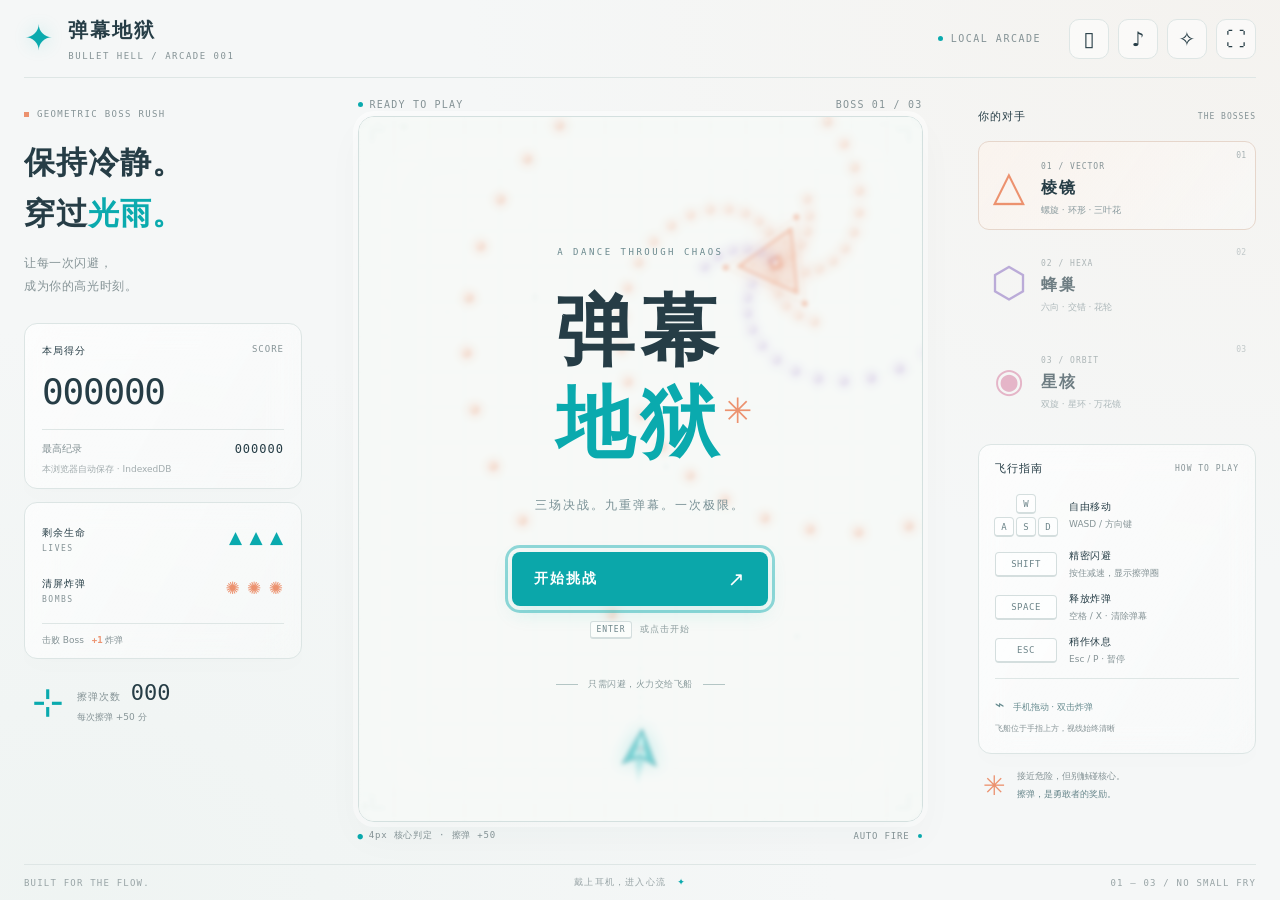
==== 弹幕地狱.html @ 3363b166 "Publish Bullet Hell with responsive portrait play and three boss battles" ====
<!DOCTYPE html>
<html lang="zh-CN">
<head>
  <meta charset="UTF-8">
  <meta name="viewport" content="width=device-width, initial-scale=1, viewport-fit=cover">
  <meta name="theme-color" content="#f5f7f7">
  <meta name="description" content="弹幕地狱：浅色霓虹 Boss Rush 街机游戏。三场决战，九重弹幕。">
  <title>弹幕地狱 · BULLET HELL</title>
  <link rel="icon" href="data:image/svg+xml,%3Csvg xmlns='http://www.w3.org/2000/svg' viewBox='0 0 64 64'%3E%3Cpath fill='%2310b6ba' d='M32 5 56 55 32 43 8 55Z'/%3E%3C/svg%3E">
  <style>@charset "UTF-8";
:root{--bg:#f5f7f7;--ink:#263d46;--muted:#859396;--line:#dee6e5;--cyan:#0aaaae;--orange:#ec926f;--purple:#9b83c9;--mono:"Cascadia Code","Consolas",monospace;--sans:"Microsoft YaHei","PingFang SC",system-ui,sans-serif}
*{box-sizing:border-box}html,body{margin:0;min-height:100%;background:var(--bg);color:var(--ink);font-family:var(--sans)}body{background:radial-gradient(ellipse at 5% 100%,#e9f1ee80,transparent 45%),radial-gradient(ellipse at 100% 0,#f4eee780,transparent 45%),var(--bg)}button,a{-webkit-tap-highlight-color:transparent}button{font:inherit;cursor:pointer;border:0}button:focus-visible,a:focus-visible{outline:3px solid #0aaaae70;outline-offset:4px}button{transition:background .18s,transform .18s,box-shadow .18s}button:hover{transform:translateY(-1px)}button:active{transform:translateY(1px)}a{color:inherit;text-decoration:none}.app{max-width:1240px;padding:0 34px;margin:auto}.header{height:102px;display:flex;align-items:center;justify-content:space-between;border-bottom:1px solid var(--line);margin-bottom:26px}.brand{display:flex;gap:13px;align-items:center;font-size:20px;font-weight:800;letter-spacing:2px}.brand-mark{font-size:35px;color:var(--cyan);line-height:1;filter:drop-shadow(0 0 9px #08b4b73b)}.brand small{display:block;font-family:var(--mono);font-size:9px;letter-spacing:1.5px;margin-top:7px;font-weight:400;color:var(--muted)}.header-actions{display:flex;align-items:center;gap:9px}.local-tag{font:10px var(--mono);letter-spacing:1.5px;color:var(--muted);margin-right:19px;display:flex;align-items:center;gap:8px}.local-tag i,.arena-top i{width:5px;height:5px;border-radius:50%;background:var(--cyan);display:inline-block}.icon-button{background:#ffffff90;width:36px;height:36px;border:1px solid var(--line);border-radius:10px;color:var(--ink);font-size:20px}.icon-button[aria-pressed=false]#sound-button{color:var(--muted);text-decoration:line-through}.icon-button#fx-button[aria-pressed=true]{color:var(--cyan);background:#ddf3f0}.layout{display:grid;grid-template-columns:minmax(190px,1fr) minmax(300px,560px) minmax(200px,1fr);gap:30px;align-items:start}.left-column,.right-column{padding-top:29px}.edition{font:9px var(--mono);letter-spacing:1.35px;color:var(--muted);display:flex;align-items:center;gap:8px}.tiny-square{width:5px;height:5px;background:var(--orange)}.tagline{font-size:31px;line-height:1.65;letter-spacing:1px;margin:18px 0 13px;font-weight:700}.tagline span{color:var(--cyan)}.intro-copy{font-size:12px;color:var(--muted);line-height:1.9;margin:0 0 25px;letter-spacing:.6px}.glass{border:1px solid #dce5e4;background:linear-gradient(120deg,#ffffffb0,#ffffff50);border-radius:13px;box-shadow:0 8px 24px #26444c03;backdrop-filter:blur(15px)}.score-card{padding:20px 17px 12px}.label{font-size:10px;letter-spacing:1px}.label span{font:9px var(--mono);color:var(--muted);float:right}.score-number{font:36px var(--mono);letter-spacing:-1.2px;margin:13px 0 17px}.score-bottom{display:flex;justify-content:space-between;align-items:center;border-top:1px solid var(--line);padding-top:12px;color:var(--muted);font-size:10px}.score-bottom strong{font:12px var(--mono);letter-spacing:1px;color:var(--ink)}.storage-note{font-size:9px;color:#a1abad;margin-top:7px}.resources{margin-top:13px;padding:18px 17px 11px}.resource-row{display:flex;align-items:center;justify-content:space-between;margin-bottom:19px}.resource-row small{display:block;font:8px var(--mono);letter-spacing:1.5px;color:var(--muted);margin-top:4px}.resource-icons{font-size:17px;white-space:nowrap;letter-spacing:2px}.cyan{color:var(--cyan)}.orange{color:var(--orange)}.resource-icons .spent{opacity:.16}.resource-foot{border-top:1px solid var(--line);padding-top:10px;font-size:9px;color:var(--muted)}.resource-foot b{color:var(--orange);font-family:var(--mono);margin-left:5px}.graze-card{display:flex;gap:13px;margin:21px 8px 0;align-items:center}.graze-symbol{font-size:38px;color:var(--cyan);font-weight:200}.graze-card .label{color:var(--muted)}.graze-card strong{font:22px var(--mono);margin-left:10px}.graze-card small{display:block;color:var(--muted);font-size:9px;margin-top:6px}.game-column{min-width:0;justify-self:center;width:100%;max-width:calc((100dvh - 202px)*.8)}.arena-top,.arena-bottom{display:flex;align-items:center;justify-content:space-between;font:9px var(--mono);letter-spacing:1.2px;color:var(--muted);height:26px}.arena-top>span:first-child{display:flex;gap:7px;align-items:center}.arena{position:relative;width:100%;aspect-ratio:4/5;border:1px solid #d4e0df;border-radius:16px;overflow:hidden;background:#f8faf8;box-shadow:0 16px 38px #27474f08,0 0 0 5px #fff8;isolation:isolate;touch-action:none}.arena canvas{display:block;width:100%;height:100%;touch-action:none}.scanlines{position:absolute;inset:0;pointer-events:none;z-index:5;opacity:.24;background:repeating-linear-gradient(0deg,#435a6412 0,#435a6412 1px,transparent 1px,transparent 4px);mix-blend-mode:multiply}.scanlines:after{content:"";position:absolute;inset:0;box-shadow:inset 0 0 75px #68899112}.arena-bottom{height:31px;font-size:8px;letter-spacing:.8px}.arena-bottom span{display:flex;align-items:center;gap:5px}.arena-bottom i{width:4px;height:4px;border-radius:50%;background:var(--cyan);margin-left:4px}.overlay{position:absolute;inset:0;z-index:6;display:flex;align-items:center;justify-content:center;background:#f8faf86b;backdrop-filter:blur(2px)}.overlay.hidden,.hidden{display:none!important}.screen{text-align:center;padding:26px;width:100%;max-width:390px}.menu-kicker{font:9px var(--mono);letter-spacing:2.5px;color:#6b898e;margin-bottom:28px}.menu-title{text-align:left;font-size:78px;font-weight:900;letter-spacing:6px;line-height:1.18;width:max-content;margin:0 auto;position:relative}.menu-title>span{display:block;color:var(--cyan);position:relative}.title-star{font-size:35px;color:var(--orange);position:absolute;right:-34px;top:14px;font-weight:400;animation:star-turn 16s linear infinite}.menu-subtitle{font-size:11px;letter-spacing:2px;color:#6f8588;margin:25px 0 36px}.primary-button{display:flex;align-items:center;justify-content:space-between;width:100%;max-width:256px;margin:0 auto;padding:17px 22px;background:#0ba7aa;color:white;font-weight:700;letter-spacing:2px;border-radius:8px;font-size:14px;box-shadow:0 7px 20px #0ba7aa20}.primary-button:hover{background:#099599;box-shadow:0 9px 24px #0ba7aa33}.primary-button span{font-size:20px;font-weight:400;line-height:1}.start-hint{font-size:9px;color:#8b9b9d;margin-top:15px;letter-spacing:1px}.start-hint kbd{font-size:8px;margin-right:5px;min-width:0;height:18px;padding:2px 5px;border-radius:3px}.menu-rule{display:flex;justify-content:center;align-items:center;gap:10px;font-size:9px;color:#899a9c;margin-top:39px;letter-spacing:.5px}.menu-rule span{width:22px;height:1px;background:#b4c6c5}.screen h2{font-size:36px;letter-spacing:1px;margin:0 0 18px}.screen p{font-size:11px;color:#799095;line-height:1.9}.screen:not(.start-screen) .primary-button{margin-top:24px}.text-button{font-size:11px;background:transparent;color:#809497;padding:14px;letter-spacing:1px}.end-score{font:46px var(--mono);color:var(--cyan);margin:20px 0}.record-tag{font:9px var(--mono);letter-spacing:1px;color:var(--orange);margin-top:20px}.end-stats{display:flex;justify-content:center;gap:23px;font-size:9px;color:#8a9b9e}.end-stats b{display:block;font:12px var(--mono);color:var(--ink);margin-top:6px}.boss-hud{position:absolute;z-index:3;left:24px;right:24px;top:20px;pointer-events:none}.boss-hud-row{display:flex;justify-content:space-between;font:11px var(--mono);letter-spacing:1px}.boss-hud-row #boss-name{font-family:var(--sans);font-size:12px;font-weight:600}.health-track{height:5px;background:#dce5e5;border-radius:3px;margin-top:9px;position:relative;overflow:hidden}.health-track>div{height:100%;width:100%;background:var(--orange);transition:width .08s linear}.health-track i{position:absolute;top:0;height:100%;width:2px;background:#f8faf8;left:33%}.health-track i:nth-of-type(2){left:66%}.pattern-name{font-size:9px;letter-spacing:1px;color:#8c9b9e;margin-top:7px}.arena-pause{position:absolute;right:16px;bottom:17px;z-index:4;background:#ffffffa0;border:1px solid #dae6e4;border-radius:8px;color:#6c9295;width:30px;height:30px;font-size:14px}.battle-banner{position:absolute;inset:37% 0 auto;text-align:center;pointer-events:none;z-index:4;background:#f8faf8b0;padding:24px 10px;animation:banner-in .3s ease-out}.battle-banner small{display:block;font:10px var(--mono);letter-spacing:3px;color:var(--muted)}.battle-banner strong{display:block;font-size:32px;letter-spacing:6px;margin:10px 0}.battle-banner span{font-size:11px;color:var(--cyan);letter-spacing:2px}.section-label{font-size:11px;letter-spacing:1px;display:flex;justify-content:space-between;align-items:center}.section-label>span{font:8px var(--mono);letter-spacing:1px;color:var(--muted)}.boss-list{margin-top:17px;display:flex;flex-direction:column;gap:12px}.boss-card{display:flex;align-items:center;gap:12px;position:relative;padding:16px 10px;border:1px solid transparent;border-radius:11px;opacity:.65;transition:opacity .3s,border-color .3s}.boss-card.active{opacity:1;border-color:#e6d6cb;background:linear-gradient(125deg,#fcf3ecb0,#ffffff50)}.boss-card.defeated{opacity:.5}.shape-icon{font-size:42px;width:40px;line-height:1;text-align:center;font-family:var(--sans);flex-shrink:0}.triangle{color:var(--orange)}.hexagon{color:var(--purple)}.circle{color:#dc92af;font-size:34px}.boss-card small{font:8px var(--mono);letter-spacing:1px;color:var(--muted)}.boss-card h3{font-size:16px;margin:5px 0;font-weight:600;letter-spacing:2px}.boss-card p{font-size:9px;color:#87989c;white-space:nowrap;margin:0}.boss-card-status{position:absolute;right:9px;top:9px;font:8px var(--mono);color:#a6b1b3}.controls{margin-top:27px;padding:18px 16px}.controls .section-label{margin-bottom:21px}.control-item{display:flex;align-items:center;gap:12px;margin:16px 0}.control-item b{display:block;font-size:10px;font-weight:500;letter-spacing:.5px}.control-item small{display:block;font-size:9px;color:var(--muted);margin-top:4px;white-space:nowrap}kbd{display:inline-flex;align-items:center;justify-content:center;font:9px var(--mono);min-width:20px;height:20px;border:1px solid #d4dede;border-bottom-width:2px;border-radius:4px;color:#6d858a;background:#fff8}.key-group{width:62px;display:flex;flex-direction:column;align-items:center;gap:3px;flex-shrink:0}.key-group span{display:flex;gap:2px}.wide-key{width:62px;flex-shrink:0;height:25px;letter-spacing:.5px}.touch-guide{font-size:9px;border-top:1px solid var(--line);padding-top:14px;color:#688c90;line-height:1.9}.touch-guide>span{font-size:16px;margin-right:5px}.touch-guide small{font-size:8px;color:var(--muted)}.tip{display:flex;gap:11px;align-items:center;margin:17px 5px}.tip>span{color:var(--orange);font-size:27px}.tip p{color:var(--muted);font-size:9px;line-height:1.9;margin:0}.tip b{font-weight:400;color:#67868b}footer{display:flex;align-items:center;justify-content:space-between;height:63px;border-top:1px solid var(--line);margin-top:24px;font:8px var(--mono);letter-spacing:1.2px;color:#98a4a6}footer>span:nth-child(2){font-family:var(--sans);font-size:9px}.footer-star{color:var(--cyan);margin-left:7px}.touch-bomb{position:absolute;bottom:14px;left:15px;z-index:4;background:#fff9;border:1px solid #ead2c1;color:var(--orange);width:41px;height:41px;border-radius:50%;font-size:25px}.mobile-hud{position:absolute;left:17px;right:55px;bottom:22px;font:10px var(--mono);letter-spacing:1px;display:none;justify-content:space-between;pointer-events:none;z-index:3}.mobile-hud span:nth-child(2){color:var(--cyan)}.mobile-hud span:nth-child(3){color:var(--orange)}
@keyframes star-turn{to{transform:rotate(360deg)}}@keyframes banner-in{from{opacity:0;transform:translateY(8px)}to{opacity:1;transform:translateY(0)}}
.game-column{max-width:calc((100dvh - 276px)*.8)}.boss-card{padding-top:12px;padding-bottom:12px}.boss-list{gap:8px}.controls{margin-top:20px;padding-top:16px;padding-bottom:16px}.controls .section-label{margin-bottom:18px}.control-item{margin:12px 0}.touch-guide{padding-top:11px}.tip{margin-top:14px}
@media(min-width:951px) and (max-height:800px){.header{height:76px;margin-bottom:17px}.game-column{max-width:calc((100dvh - 213px)*.8)}.left-column,.right-column{padding-top:15px}.tagline{font-size:27px;margin:11px 0}.intro-copy{margin-bottom:15px}.score-card{padding-top:14px}.resources{padding-top:12px}.controls{margin-top:18px;padding:14px}.control-item{margin:11px 0}.boss-card{padding-top:12px;padding-bottom:12px}.boss-list{gap:5px}.tip{margin-top:10px}footer{height:45px;margin-top:14px}.score-number{font-size:31px;margin-bottom:12px}.graze-card{margin-top:14px}}
@media(max-width:1100px){.app{padding:0 24px}.layout{gap:20px;grid-template-columns:190px minmax(260px,1fr) 200px}.tagline{font-size:28px}.score-number{font-size:31px}.controls{padding:17px 12px}.control-item{gap:9px}.boss-card{gap:8px;padding-left:7px}.shape-icon{width:32px;font-size:34px}}
@media(max-width:950px){.app{padding:0 18px}.layout{grid-template-columns:180px minmax(260px,1fr);max-width:760px;margin:auto;gap:28px}.right-column{display:none}.game-column{max-width:calc((100dvh - 190px)*.8)}.header{height:84px;margin-bottom:18px}footer{margin-top:17px;height:48px}footer>span:last-child{display:none}}
@media(max-width:640px){.app{padding:0 12px;padding-top:env(safe-area-inset-top)}.header{height:65px;margin-bottom:8px}.brand{font-size:16px;gap:8px;letter-spacing:1px}.brand-mark{font-size:27px}.brand small{font-size:7px;letter-spacing:1px;margin-top:4px}.header-actions{gap:5px}.local-tag{display:none}.icon-button{width:30px;height:30px;font-size:17px;border-radius:7px}.layout{display:flex;justify-content:center}.left-column{display:none}.game-column{max-width:min(100%,calc((100dvh - 147px - env(safe-area-inset-top) - env(safe-area-inset-bottom))*.8))}.arena-top{font-size:8px;height:21px;letter-spacing:1px}.arena{border-radius:12px}.arena-bottom{font-size:7px;height:25px;letter-spacing:0}.mobile-hud:not(.hidden){display:flex;left:64px;right:57px;bottom:26px;font-size:10px}.touch-bomb:not(.hidden){display:block}.menu-title{font-size:clamp(52px,15vw,76px)}.menu-kicker{font-size:8px;letter-spacing:1.6px;margin-bottom:23px}.menu-subtitle{font-size:9px;letter-spacing:1px;margin:22px 0 29px}.screen{padding:20px}.primary-button{font-size:12px;padding:15px 18px;max-width:220px}.menu-rule{margin-top:28px;font-size:8px;gap:6px}.screen h2{font-size:29px}.screen p{font-size:10px}.end-score{font-size:37px}.end-stats{gap:17px}.boss-hud{top:15px;left:16px;right:16px}.boss-hud-row{font-size:9px}.boss-hud-row #boss-name{font-size:10px}footer{height:32px;margin-top:6px;font-size:7px;letter-spacing:.5px}footer>span:nth-child(2){font-size:8px}footer>span:last-child{display:none}.start-hint{font-size:8px}.arena-pause{bottom:17px;width:30px;height:30px}}
@media(pointer:fine){.touch-bomb{display:none!important}}@media(prefers-reduced-motion:reduce){*{animation:none!important;transition:none!important}}
</style>
  <style>/* One viewport, one flight area. The playfield adapts without stretching its geometry. */
:root { --app-height: 100dvh; --content-height: 640px; }
html, body { height: 100%; min-height: 0; overflow: hidden; overscroll-behavior: none; }
body { -webkit-text-size-adjust: 100%; user-select: none; -webkit-user-select: none; }
.app {
  height: var(--app-height); min-height: 0; max-width: 1400px;
  display: grid; grid-template-rows: 78px minmax(0, 1fr) 36px; gap: 14px;
  padding: env(safe-area-inset-top, 0px) max(24px, env(safe-area-inset-right, 0px)) env(safe-area-inset-bottom, 0px) max(24px, env(safe-area-inset-left, 0px));
}
.header { height: auto; min-height: 0; margin: 0; }
.layout { width: 100%; min-width: 0; min-height: 0; margin: 0; max-width: none; gap: 28px; align-items: start; grid-template-columns: minmax(190px, 1fr) minmax(0, 620px) minmax(200px, 1fr); }
.left-column, .right-column { min-width: 0; max-height: 100%; padding-top: 17px; overflow: auto; scrollbar-width: thin; scrollbar-color: #a4c4c440 transparent; }
.game-column { position: relative; min-width: 0; width: min(100%, calc((var(--content-height) - 52px) * .8)); max-width: none; }
.arena-top { height: 24px; font-size: 10px; }
.arena { aspect-ratio: 4 / 5; width: 100%; container-type: size; }
.arena canvas { outline: none; }
.arena-bottom { height: 28px; font-size: 9px; }
footer { height: auto; min-height: 0; margin: 0; font-size: 9px; }
.icon-button { width: 40px; height: 40px; flex: 0 0 auto; }
.icon-button#layout-button[aria-pressed="true"] { color: var(--cyan); background: #ddf3f0; }
.touch-hint, .touch-pad { display: none; }
.screen { padding: 24px; max-width: 410px; }
.screen p { font-size: 12px; }
.primary-button { min-height: 48px; }
.text-button { min-height: 44px; }
.overlay { overflow: auto; scrollbar-width: none; }
.overlay::-webkit-scrollbar { display: none; }
.boss-hud { top: 16px; left: 20px; right: 20px; }
.boss-hud-row { font-size: 11px; }
.boss-hud-row #boss-name { font-size: 13px; }
.pattern-name { font-size: 10px; }
.resource-icons { letter-spacing: 1px; }
.resource-icons .reserve-count { font: 10px var(--mono); letter-spacing: 0; margin-left: 2px; }
.mobile-hud { display: none; position: static; }
.touch-controls { position: absolute; right: 14px; bottom: 42px; z-index: 7; }
.touch-bomb { display: none; }
.arena-pause { position: static; width: 36px; height: 36px; min-width: 36px; padding: 0; }
.arena-pause span { display: block; }
.arena-pause small { display: none; }
.touch-pad { touch-action: none; -webkit-touch-callout: none; }
.touch-pad.active { background: #def4f080; border-color: #9acdcc; }
.touch-bomb:disabled { opacity: .35; cursor: default; transform: none; }

@media (max-height: 850px) {
  .app { grid-template-rows: 64px minmax(0, 1fr) 30px; gap: 10px; }
  .left-column, .right-column { padding-top: 10px; }
  .tagline { font-size: 28px; margin: 12px 0; }
  .intro-copy { margin-bottom: 16px; }
  .score-card { padding: 16px 16px 12px; }
  .score-number { font-size: 32px; margin: 12px 0; }
  .resources { padding: 14px 16px 10px; }
  .resource-row { margin-bottom: 14px; }
  .graze-card { margin-top: 15px; }
  .boss-list { margin-top: 12px; gap: 4px; }
  .boss-card { padding: 10px 8px; }
  .controls { margin-top: 14px; padding: 14px; }
  .controls .section-label { margin-bottom: 14px; }
  .control-item { margin: 10px 0; gap: 10px; }
  .tip { margin-top: 11px; }
}
@media (max-height: 710px) {
  .app { grid-template-rows: 54px minmax(0, 1fr) 24px; gap: 8px; }
  .intro-copy, .tip, .touch-guide { display: none; }
  .tagline { font-size: 24px; line-height: 1.5; margin: 8px 0 13px; }
  .edition { font-size: 8px; letter-spacing: .7px; }
  .score-number { font-size: 28px; }
  .controls { margin-top: 10px; padding: 12px; }
  .control-item { margin: 9px 0; }
  .boss-card { padding-top: 7px; padding-bottom: 7px; }
  .boss-list { gap: 2px; }
}
.medium-layout .layout { grid-template-columns: 210px minmax(0, 1fr); gap: 24px; }
.medium-layout .right-column { display: none; }
.medium-layout footer > span:last-child { display: none; }

/* Compact is chosen for phones, narrow portrait windows, and the optional focus view. */
.compact-layout .app {
  max-width: 780px; padding-left: max(10px, env(safe-area-inset-left, 0px)); padding-right: max(10px, env(safe-area-inset-right, 0px));
  grid-template-rows: 60px minmax(0, 1fr) 24px; gap: 6px;
}
.compact-layout .layout { display: block; height: 100%; }
.compact-layout .left-column, .compact-layout .right-column { display: none; }
.compact-layout .game-column {
  width: 100%; max-width: none; height: 100%; min-height: 0;
  display: grid; grid-template-rows: 20px 47px minmax(0, 1fr) 64px;
}
.compact-layout .arena { aspect-ratio: auto; height: 100%; min-height: 0; border-radius: 14px; box-shadow: 0 0 0 3px #fff7; }
.compact-layout .arena-top { grid-row: 1; }
.compact-layout .mobile-hud { grid-row: 2; }
.compact-layout .arena { grid-row: 3; }
.compact-layout .touch-controls { grid-row: 4; }
.compact-layout .arena-top { height: 20px; font-size: 9px; letter-spacing: .7px; }
.compact-layout .arena-top #arena-status { white-space: nowrap; overflow: hidden; text-overflow: ellipsis; max-width: 48vw; }
.compact-layout .arena-bottom { display: none; }
.compact-layout .brand { font-size: 17px; gap: 8px; letter-spacing: 1px; }
.compact-layout .brand small { font-size: 7px; letter-spacing: .8px; margin-top: 3px; }
.compact-layout .brand-mark { font-size: 28px; }
.compact-layout .header-actions { gap: 5px; }
.compact-layout .local-tag { display: none; }
.compact-layout .icon-button { width: 38px; height: 42px; font-size: 20px; border-radius: 9px; }
.compact-layout .mobile-hud {
  position: static; display: grid; grid-template-columns: 1.15fr 1.15fr 1fr .7fr; gap: 8px; width: 100%;
  padding: 5px 8px 7px; pointer-events: none; z-index: auto; letter-spacing: .5px;
}
.mobile-hud > div { min-width: 0; }
.mobile-hud small { display: block; font: 9px var(--sans); letter-spacing: .4px; color: #7f9396; margin-bottom: 4px; }
.mobile-hud strong { display: block; font: 14px var(--mono); font-weight: 500; color: var(--ink); white-space: nowrap; }
.mobile-hud > div:nth-child(3) strong { color: var(--cyan); letter-spacing: 2px; }
.mobile-hud > div:nth-child(4) strong { color: var(--orange); }
.compact-layout .touch-controls {
  position: static; display: grid; grid-template-columns: 58px minmax(0, 1fr) 58px; align-items: center; gap: 8px;
  height: 64px; min-height: 0; z-index: auto; padding: 7px 0 3px;
}
.compact-layout .touch-bomb, .compact-layout .arena-pause {
  display: flex !important; flex-direction: column; align-items: center; justify-content: center;
  position: static; width: 58px; height: 52px; min-height: 44px; border-radius: 12px;
  border: 1px solid #d5e4e1; background: #ffffffa0; margin: 0; padding: 0;
}
.compact-layout .touch-bomb.hidden, .compact-layout .arena-pause.hidden { visibility: hidden; }
.compact-layout .touch-bomb { border-color: #ecd6c6; color: var(--orange); }
.compact-layout .touch-bomb span { font-size: 23px; line-height: 1; }
.compact-layout .arena-pause span { font-size: 18px; line-height: 1; }
.compact-layout .touch-bomb small, .compact-layout .arena-pause small { display: block; font-size: 10px; margin-top: 3px; letter-spacing: 1px; }
.compact-layout .touch-pad {
  display: flex; align-items: center; justify-content: center; flex-direction: column; gap: 4px;
  min-width: 0; height: 52px; border: 1px dashed #b8d3d0; border-radius: 12px; background: #ffffff40; color: #679296;
}
.touch-pad strong { font-size: 11px; font-weight: 500; letter-spacing: 1px; }
.touch-pad small { font-size: 9px; color: #8ca4a5; white-space: nowrap; }
.pad-dots { display: none; }
.compact-layout .boss-hud { top: 12px; left: 15px; right: 15px; }
.compact-layout .boss-hud-row { font-size: 10px; letter-spacing: .6px; }
.compact-layout .boss-hud-row #boss-name { font-size: 12px; }
.compact-layout .health-track { height: 6px; margin-top: 8px; }
.compact-layout .pattern-name { font-size: 10px; margin-top: 6px; }
.compact-layout .screen { padding: 22px; max-width: 400px; }
.compact-layout .menu-title { font-size: clamp(58px, 17vw, 84px); }
.compact-layout .menu-kicker { font-size: 9px; margin-bottom: 25px; letter-spacing: 1.7px; }
.compact-layout .menu-subtitle { font-size: 11px; letter-spacing: 1px; margin: 24px 0 30px; }
.compact-layout .primary-button { max-width: 280px; min-height: 50px; font-size: 14px; padding: 14px 19px; }
.compact-layout .start-hint { font-size: 10px; margin-top: 16px; line-height: 1.7; letter-spacing: .5px; }
.compact-layout .menu-rule { font-size: 10px; margin-top: 28px; gap: 8px; }
.compact-layout .screen h2 { font-size: 32px; }
.compact-layout .screen p { font-size: 12px; }
.compact-layout .end-score { font-size: 42px; }
.compact-layout .end-stats { font-size: 10px; gap: 25px; }
.compact-layout footer { font-size: 8px; letter-spacing: .6px; }
.compact-layout footer > span:nth-child(2) { font-size: 9px; }
.compact-layout footer > span:last-child { display: none; }
.touch-device .keyboard-hint { display: none; }
.touch-device .touch-hint { display: inline; }
.compact-layout:not(.touch-device) .touch-pad { cursor: grab; }
.compact-layout:not(.touch-device) .touch-pad.active { cursor: grabbing; }
.focus-layout:not(.landscape-layout) .app { max-width: min(780px, calc((var(--app-height) - 227px) * .8 + 20px)); }
.touch-device.compact-layout:not(.focus-layout) #layout-button { display: none; }
.touch-device.compact-layout .icon-button { width: 44px; height: 44px; }
.touch-device.compact-layout.focus-layout .brand small { display: none; }

@media (max-width: 380px) {
  .compact-layout .app { padding-left: max(8px, env(safe-area-inset-left, 0px)); padding-right: max(8px, env(safe-area-inset-right, 0px)); }
  .compact-layout .brand { font-size: 15px; gap: 5px; }
  .compact-layout .brand small { font-size: 6px; letter-spacing: .2px; }
  .compact-layout .brand-mark { font-size: 24px; }
  .compact-layout .icon-button { width: 32px; height: 42px; font-size: 18px; }
  .compact-layout .header-actions { gap: 3px; }
  .compact-layout .mobile-hud { gap: 5px; }
  .mobile-hud strong { font-size: 12px; }
  .touch-pad strong { font-size: 10px; }
  .touch-pad small { font-size: 8px; }
}
.compact-layout.landscape-layout .app { max-width: 1100px; grid-template-rows: 48px minmax(0, 1fr); gap: 3px; }
.compact-layout.landscape-layout footer { display: none; }
.compact-layout.landscape-layout .game-column { grid-template-rows: 0px 30px minmax(0, 1fr) 52px; }
.compact-layout.landscape-layout .arena-top { display: none; }
.compact-layout.landscape-layout .mobile-hud { grid-template-columns: repeat(4, 1fr); padding: 2px 8px; align-items: center; }
.compact-layout.landscape-layout .mobile-hud > div { display: flex; align-items: baseline; gap: 8px; }
.compact-layout.landscape-layout .mobile-hud small { margin: 0; }
.compact-layout.landscape-layout .touch-controls { height: 52px; padding: 4px 0; }
.compact-layout.landscape-layout .touch-bomb, .compact-layout.landscape-layout .arena-pause, .compact-layout.landscape-layout .touch-pad { height: 44px; }
.compact-layout.landscape-layout .icon-button { height: 44px; }
.compact-layout.landscape-layout .brand small { display: none; }
.compact-layout.landscape-layout .touch-bomb, .compact-layout.landscape-layout .arena-pause { flex-direction: row; gap: 5px; }
.compact-layout.landscape-layout .touch-bomb small, .compact-layout.landscape-layout .arena-pause small { margin: 0; }
.compact-layout.landscape-layout .touch-pad { flex-direction: row; gap: 12px; }

@container (max-height: 490px) {
  .screen .menu-title { font-size: 58px; }
  .screen .menu-kicker { margin-bottom: 15px; }
  .screen .menu-subtitle { margin: 18px 0 22px; }
  .screen .menu-rule { margin-top: 19px; }
  .screen .end-score { margin: 13px 0; }
  .screen .record-tag { margin-top: 8px; }
  .screen h2 { font-size: 29px; margin-bottom: 12px; }
}
@container (max-height: 350px) {
  .screen { padding: 12px 20px; }
  .screen .menu-title { font-size: 42px; letter-spacing: 3px; }
  .screen .menu-title > span { display: inline; }
  .screen .title-star { font-size: 23px; right: -28px; top: 6px; }
  .screen .menu-kicker, .screen .menu-rule, .screen .start-hint { display: none; }
  .screen .menu-subtitle { margin: 12px 0 17px; font-size: 10px; }
  .screen .primary-button { min-height: 44px; padding-top: 10px; padding-bottom: 10px; }
  .screen:not(.start-screen) .primary-button { margin-top: 13px; }
  .screen h2 { font-size: 25px; margin-bottom: 7px; }
  .screen p { font-size: 10px; margin: 7px 0; }
  .screen .end-score { font-size: 30px; margin: 8px 0; }
  .screen .end-stats { gap: 20px; font-size: 9px; }
  .screen .record-tag { font-size: 8px; margin-top: 5px; }
  .screen .text-button { padding: 10px; }
  .screen:not(.start-screen) { display: grid; grid-template-columns: 1fr 1fr; column-gap: 16px; row-gap: 6px; max-width: 620px; align-items: center; }
  .screen:not(.start-screen) h2, .screen:not(.start-screen) p, .screen .record-tag { grid-column: 1 / -1; }
  .screen .end-score { grid-column: 1; }
  .screen .end-stats { grid-column: 2; gap: 14px; }
  .screen .end-stats b { font-size: 11px; }
  .screen:not(.start-screen) .primary-button { grid-column: 1; margin-top: 0; }
  .screen:not(.start-screen) .text-button { grid-column: 2; }
}
@container (max-height: 240px) {
  .screen:not(.start-screen) { padding: 10px 18px; row-gap: 4px; }
  .screen:not(.start-screen) p { display: none; }
  .screen h2 { font-size: 24px; margin: 0; }
  .screen .end-score { margin: 4px 0; }
  .screen .record-tag { margin: 0; }
}
@media (hover: none) { button:hover { transform: none; } }
</style>
</head>
<body>
  <div class="app">
    <header class="header">
      <a class="brand" href="./" aria-label="弹幕地狱首页"><span class="brand-mark">✦</span><span>弹幕地狱<small>BULLET HELL / ARCADE 001</small></span></a>
      <div class="header-actions"><span class="local-tag"><i></i> LOCAL ARCADE</span><button id="layout-button" class="icon-button" title="专注竖屏布局" aria-label="专注竖屏布局" aria-pressed="false">▯</button><button id="sound-button" class="icon-button" title="切换音效 · M" aria-label="关闭音效" aria-pressed="true">♪</button><button id="fx-button" class="icon-button" title="减少闪光与震动" aria-label="减少闪光与震动" aria-pressed="false">✧</button><button id="fullscreen-button" class="icon-button" title="全屏" aria-label="全屏">⛶</button></div>
    </header>
    <main class="layout">
      <aside class="left-column">
        <div class="edition"><span class="tiny-square"></span> GEOMETRIC BOSS RUSH</div>
        <h1 class="tagline">保持冷静。<br>穿过<span>光雨。</span></h1>
        <p class="intro-copy">让每一次闪避，<br>成为你的高光时刻。</p>
        <section class="score-card glass"><div class="label">本局得分 <span>SCORE</span></div><div id="score" class="score-number">000000</div><div class="score-bottom"><span>最高纪录</span><strong id="best-score">000000</strong></div><div class="storage-note" id="storage-status">本浏览器自动保存</div></section>
        <section class="resources glass"><div class="resource-row"><div><span class="label">剩余生命</span><small>LIVES</small></div><div id="lives" class="resource-icons cyan">▲ ▲ ▲</div></div><div class="resource-row"><div><span class="label">清屏炸弹</span><small>BOMBS</small></div><div id="bombs" class="resource-icons orange">✺ ✺ ✺</div></div><div class="resource-foot">击败 Boss <b>+1</b> 炸弹</div></section>
        <div class="graze-card"><span class="graze-symbol">⊹</span><div><span class="label">擦弹次数</span><strong id="graze-count">000</strong><small>每次擦弹 +50 分</small></div></div>
      </aside>
      <section class="game-column" aria-label="游戏区域">
        <div class="arena-top"><span><i></i><span id="arena-status">READY TO PLAY</span></span><span id="run-counter">BOSS 01 / 03</span></div>
        <div id="mobile-hud" class="mobile-hud"><div><small>本局得分</small><strong id="mobile-score">000000</strong></div><div><small>最高纪录</small><strong id="mobile-best">000000</strong></div><div><small>生命</small><strong id="mobile-lives">▲▲▲</strong></div><div><small>炸弹</small><strong id="mobile-bombs">✺ 3</strong></div></div>
        <div class="arena" id="arena">
          <canvas id="game" width="640" height="800" tabindex="-1" aria-label="弹幕地狱游戏画面"></canvas>
          <div class="scanlines" aria-hidden="true"></div>
          <div id="boss-hud" class="boss-hud hidden"><div class="boss-hud-row"><span id="boss-name">01 / 棱镜</span><span id="phase-name">PHASE 01</span></div><div class="health-track"><div id="health-fill"></div><i></i><i></i></div><div class="pattern-name" id="pattern-name">螺旋序曲</div></div>
          <div id="overlay" class="overlay">
            <div id="start-screen" class="screen start-screen"><div class="menu-kicker">A DANCE THROUGH CHAOS</div><div class="menu-title">弹幕<span>地狱<span class="title-star">✳</span></span></div><p class="menu-subtitle">三场决战。九重弹幕。一次极限。</p><button id="start-button" class="primary-button">开始挑战 <span>↗</span></button><div class="start-hint"><span class="keyboard-hint"><kbd>ENTER</kbd> 或点击开始</span><span class="touch-hint">轻触开始 · 拖动飞行 · 双击炸弹</span></div><div class="menu-rule"><span></span> 只需闪避，火力交给飞船 <span></span></div></div>
            <div id="pause-screen" class="screen hidden"><div class="menu-kicker">TAKE A BREATH</div><h2>时间暂停。</h2><p>准备好了，就继续穿过光雨。</p><button id="resume-button" class="primary-button">继续挑战 <span>↗</span></button><button id="restart-paused" class="text-button">重新开始</button></div>
            <div id="end-screen" class="screen hidden"><div id="end-kicker" class="menu-kicker">SIGNAL LOST</div><h2 id="end-title">再试一次。</h2><p id="end-copy">每一次失败，都让下一次闪避更从容。</p><div id="record-tag" class="record-tag hidden">✦ NEW PERSONAL BEST</div><div class="end-score" id="end-score">000000</div><div class="end-stats"><span>击败 Boss <b id="end-bosses">0 / 3</b></span><span>擦弹 <b id="end-grazes">0</b></span><span>用时 <b id="end-time">00:00</b></span></div><button id="retry-button" class="primary-button">再次挑战 <span>↗</span></button><button id="home-button" class="text-button">返回标题</button></div>
          </div>
          <div class="battle-banner hidden" id="battle-banner"><small id="banner-kicker">BOSS 01</small><strong id="banner-title">棱镜</strong><span id="banner-copy">螺旋序曲</span></div>
        </div>
        <div class="touch-controls"><button id="touch-bomb" class="touch-bomb hidden" aria-label="释放炸弹"><span>✺</span><small>炸弹</small></button><div id="touch-pad" class="touch-pad" aria-label="飞船触控区"><span class="pad-dots">···</span><strong id="touch-instruction">在此拖动飞行</strong><small>手指不遮挡飞船 · 双击炸弹</small></div><button id="pause-button" class="arena-pause hidden" aria-label="暂停游戏" title="暂停 · P / Esc"><span>Ⅱ</span><small>暂停</small></button></div>
        <div class="arena-bottom"><span><span class="cyan">●</span> 4px 核心判定 · 擦弹 +50</span><span>AUTO FIRE <i></i></span></div>
      </section>
      <aside class="right-column">
        <div class="section-label">你的对手 <span>THE BOSSES</span></div>
        <div class="boss-list"><div class="boss-card active" data-boss="0"><div class="shape-icon triangle">△</div><div><small>01 / VECTOR</small><h3>棱镜</h3><p>螺旋 · 环形 · 三叶花</p></div><span class="boss-card-status">01</span></div><div class="boss-card" data-boss="1"><div class="shape-icon hexagon">⬡</div><div><small>02 / HEXA</small><h3>蜂巢</h3><p>六向 · 交错 · 花轮</p></div><span class="boss-card-status">02</span></div><div class="boss-card" data-boss="2"><div class="shape-icon circle">◉</div><div><small>03 / ORBIT</small><h3>星核</h3><p>双旋 · 星环 · 万花镜</p></div><span class="boss-card-status">03</span></div></div>
        <section class="controls glass"><div class="section-label">飞行指南 <span>HOW TO PLAY</span></div><div class="control-item"><div class="key-group"><kbd>W</kbd><span><kbd>A</kbd><kbd>S</kbd><kbd>D</kbd></span></div><div><b>自由移动</b><small>WASD / 方向键</small></div></div><div class="control-item"><kbd class="wide-key">SHIFT</kbd><div><b>精密闪避</b><small>按住减速，显示擦弹圈</small></div></div><div class="control-item"><kbd class="wide-key">SPACE</kbd><div><b>释放炸弹</b><small>空格 / X · 清除弹幕</small></div></div><div class="control-item"><kbd class="wide-key">ESC</kbd><div><b>稍作休息</b><small>Esc / P · 暂停</small></div></div><div class="touch-guide"><span>⌁</span> 手机拖动 · 双击炸弹<br><small>飞船位于手指上方，视线始终清晰</small></div></section>
        <div class="tip"><span>✳</span><p>接近危险，但别触碰核心。<br><b>擦弹，是勇敢者的奖励。</b></p></div>
      </aside>
    </main>
    <footer><span>BUILT FOR THE FLOW.</span><span>戴上耳机，进入心流 <span class="footer-star">✦</span></span><span>01 — 03 / NO SMALL FRY</span></footer>
  </div>
  <script>(() => {
  'use strict';
  const TAU = Math.PI * 2;
  let W = 640, H = 800, flightTop = 85, bossBaseY = 148;
  const $ = id => document.getElementById(id);
  const canvas = $('game'), ctx = canvas.getContext('2d', { alpha: false });
  const palette = ['#ed926d', '#a281cd', '#df84a8', '#41a8bc', '#d8ac53'];
  const bosses = [
    { name: '棱镜', code: 'VECTOR', shape: 3, color: palette[0], hp: 1150, patterns: ['螺旋序曲', '环形回响', '三叶绽放'] },
    { name: '蜂巢', code: 'HEXA', shape: 6, color: palette[1], hp: 1500, patterns: ['六向折射', '交错光环', '六瓣花轮'] },
    { name: '星核', code: 'ORBIT', shape: 0, color: palette[2], hp: 1850, patterns: ['双生螺旋', '星环共振', '万花镜终章'] }
  ];
  const clamp = (v, lo, hi) => Math.max(lo, Math.min(hi, v));
  const format = n => String(Math.floor(n)).padStart(6, '0');
  const timeText = s => `${String(Math.floor(s / 60)).padStart(2, '0')}:${String(Math.floor(s % 60)).padStart(2, '0')}`;
  const keys = new Set();
  let bullets = [], shots = [], particles = [], floaters = [], rings = [];
  let mode = 'title', boss = null, player = null, bossIndex = 0, defeated = 0;
  let score = 0, best = 0, bestAtStart = 0, grazes = 0, lives = 3, bombs = 3;
  let clock = 0, elapsed = 0, intro = 0, transition = 0, shotTimer = 0;
  let shake = 0, flash = 0, bombWave = 0, slowFlash = 0, hudDirty = true;
  let soundEnabled = true, reducedFX = matchMedia('(prefers-reduced-motion: reduce)').matches;
  let db = null, savePending = 0, savePromise = Promise.resolve(), persistence = 'loading';
  let frameId = 0, lastTime = performance.now(), accumulator = 0, bannerUntil = 0;
  let pointer = null, lastTap = null, hitSoundAt = -1, grazeSoundAt = -1;
  let viewportFrame = 0, focusLayout = false, renderDpr = 1;
  const primaryPointer = matchMedia('(pointer: coarse)');
  let touchDevice = primaryPointer.matches;
  try { focusLayout = localStorage.getItem('danmaku-focus-layout') === 'true'; } catch {}

  function fitDisplay() {
    viewportFrame = 0;
    touchDevice = primaryPointer.matches;
    const viewport = window.visualViewport;
    const height = viewport && viewport.scale === 1 ? viewport.height : innerHeight;
    const compact = focusLayout || innerWidth < 780 || (touchDevice && innerWidth < 1180) || height < 560;
    document.body.classList.toggle('compact-layout', compact);
    document.body.classList.toggle('focus-layout', focusLayout);
    document.body.classList.toggle('medium-layout', !compact && innerWidth < 1100);
    document.body.classList.toggle('landscape-layout', innerWidth > height && height < 600);
    document.body.classList.toggle('touch-device', touchDevice);
    $('touch-instruction').textContent = touchDevice ? '在此拖动飞行' : 'WASD / 方向键移动';
    $('touch-pad').querySelector('small').textContent = touchDevice ? '手指不遮挡飞船 · 双击炸弹' : 'SHIFT 精密闪避 · 空格炸弹';
    document.documentElement.style.setProperty('--app-height', `${Math.round(height)}px`);
    document.documentElement.style.setProperty('--content-height', `${document.querySelector('.layout').clientHeight}px`);
    $('layout-button').setAttribute('aria-pressed', String(focusLayout));
    $('layout-button').title = focusLayout ? '恢复自动布局' : '专注竖屏布局';
    const width = canvas.clientWidth, canvasHeight = canvas.clientHeight;
    if (!width || !canvasHeight) return;
    const ratio = canvasHeight / width;
    const nextW = ratio >= 1.25 ? 640 : 800 / ratio;
    const nextH = ratio >= 1.25 ? 640 * ratio : 800;
    const sx = nextW / W, sy = nextH / H;
    if (Math.abs(nextW - W) > .5 || Math.abs(nextH - H) > .5) {
      for (const entity of [...bullets, ...shots, ...particles, ...floaters, ...rings]) {
        entity.x *= sx; entity.y *= sy;
        if ('px' in entity) { entity.px *= sx; entity.py *= sy; }
        if ('previousY' in entity) entity.previousY *= sy;
        if ('vx' in entity) { entity.vx *= sx; entity.vy *= sy; }
      }
      if (player) { player.x *= sx; player.y *= sy; }
      if (boss) boss.x *= sx;
      W = nextW; H = nextH; pointer = null; lastTap = null;
      $('touch-pad').classList.remove('active');
      for (const shot of shots) shot.life = Math.max(shot.life, (H + 100) / 860);
    }
    const scale = width / W;
    // Reserve the visible health HUD, rather than a fixed number of logical pixels.
    const hudBottom = Math.max(70, $('boss-hud').offsetHeight + (compact ? 12 : 16) + 8);
    flightTop = Math.max(85, hudBottom / scale + 12);
    bossBaseY = Math.max(148, hudBottom / scale + 86);
    if (player) { player.x = clamp(player.x, 18, W - 18); player.y = clamp(player.y, flightTop, H - 28); }
    if (boss) boss.y = bossBaseY + Math.sin(boss.t * .72) * 21;
    // Limit backing pixels on high-DPI devices, while preserving crisp, uniform geometry.
    renderDpr = Math.min(devicePixelRatio || 1, 2, Math.sqrt(2200000 / (width * canvasHeight)));
    const rw = Math.round(width * renderDpr), rh = Math.round(canvasHeight * renderDpr);
    if (canvas.width !== rw || canvas.height !== rh) { canvas.width = rw; canvas.height = rh; }
    hudDirty = true;
  }
  function scheduleDisplay() { if (!viewportFrame) viewportFrame = requestAnimationFrame(fitDisplay); }

  // Best scores use an atomic read/compare/write transaction so another tab cannot lower the record.
  const storageReady = new Promise(resolve => {
    try {
      const request = indexedDB.open('danmaku-hell', 1);
      request.onupgradeneeded = () => request.result.createObjectStore('records', { keyPath: 'id' });
      request.onsuccess = () => {
        db = request.result;
        db.onversionchange = () => { db.close(); db = null; };
        const tx = db.transaction('records', 'readonly');
        const get = tx.objectStore('records').get('best');
        get.onsuccess = () => { best = Math.max(best, Number(get.result?.score) || 0); hudDirty = true; };
        tx.oncomplete = () => { persistence = 'indexeddb'; updateStorageLabel(); resolve(); if (savePending) persistScore(savePending); };
        tx.onerror = () => storageFallback(resolve);
      };
      request.onerror = () => storageFallback(resolve);
      request.onblocked = () => { $('storage-status').textContent = '请关闭旧游戏标签页以启用存档'; };
    } catch { storageFallback(resolve); }
  });
  function storageFallback(resolve) {
    persistence = 'localstorage';
    try { best = Math.max(best, Number(localStorage.getItem('danmaku-best')) || 0); } catch { persistence = 'unavailable'; }
    hudDirty = true; updateStorageLabel(); resolve();
  }
  function updateStorageLabel() {
    $('storage-status').textContent = persistence === 'indexeddb' ? '本浏览器自动保存 · IndexedDB' : persistence === 'localstorage' ? '本浏览器自动保存 · 备用存储' : '当前浏览器无法保存纪录';
  }
  function persistScore(value) {
    savePending = Math.max(savePending, value);
    if (persistence === 'loading') return savePromise;
    if (!db) {
      if (persistence === 'localstorage') try {
        const stored = Number(localStorage.getItem('danmaku-best')) || 0;
        localStorage.setItem('danmaku-best', String(Math.max(stored, value))); savePending = 0;
      } catch { persistence = 'unavailable'; updateStorageLabel(); }
      return savePromise;
    }
    savePromise = new Promise(resolve => {
      try {
        const tx = db.transaction('records', 'readwrite'), store = tx.objectStore('records');
        const get = store.get('best');
        get.onsuccess = () => {
          const high = Math.max(Number(get.result?.score) || 0, value);
          store.put({ id: 'best', score: high, updated: Date.now() });
          best = Math.max(best, high); hudDirty = true;
        };
        tx.oncomplete = () => { if (savePending <= value) savePending = 0; resolve(); };
        tx.onerror = () => { persistence = 'unavailable'; updateStorageLabel(); resolve(); };
      } catch { persistence = 'unavailable'; updateStorageLabel(); resolve(); }
    });
    return savePromise;
  }

  class Sound {
    constructor() { this.context = null; this.master = null; this.noiseBuffer = null; }
    unlock() {
      if (!soundEnabled) return;
      try {
        if (!this.context) {
          const Audio = window.AudioContext || window.webkitAudioContext;
          if (!Audio) return;
          this.context = new Audio(); this.master = this.context.createGain();
          this.master.gain.value = .30; this.master.connect(this.context.destination);
          this.noiseBuffer = this.context.createBuffer(1, this.context.sampleRate * 1.1, this.context.sampleRate);
          const data = this.noiseBuffer.getChannelData(0);
          for (let i = 0; i < data.length; i++) data[i] = Math.random() * 2 - 1;
        }
        if (this.context.state === 'suspended') this.context.resume().catch(() => {});
      } catch { /* Gameplay remains available when an audio device is absent. */ }
    }
    tone(freq, endFreq, duration, gain, type = 'sine', delay = 0) {
      if (!soundEnabled || !this.context || this.context.state !== 'running') return;
      const t = this.context.currentTime + delay, o = this.context.createOscillator(), g = this.context.createGain();
      o.type = type; o.frequency.setValueAtTime(freq, t); o.frequency.exponentialRampToValueAtTime(Math.max(30, endFreq), t + duration);
      g.gain.setValueAtTime(.001, t); g.gain.linearRampToValueAtTime(gain, t + .006); g.gain.exponentialRampToValueAtTime(.001, t + duration);
      o.connect(g); g.connect(this.master); o.start(t); o.stop(t + duration + .02);
      o.onended = () => { o.disconnect(); g.disconnect(); };
    }
    noise(duration, gain) {
      if (!soundEnabled || !this.context || this.context.state !== 'running') return;
      const t = this.context.currentTime, s = this.context.createBufferSource(), g = this.context.createGain(), f = this.context.createBiquadFilter();
      s.buffer = this.noiseBuffer; f.type = 'lowpass'; f.frequency.setValueAtTime(2600, t); f.frequency.exponentialRampToValueAtTime(90, t + duration);
      g.gain.setValueAtTime(gain, t); g.gain.exponentialRampToValueAtTime(.001, t + duration);
      s.connect(f); f.connect(g); g.connect(this.master); s.start(t); s.stop(t + duration);
      s.onended = () => { s.disconnect(); f.disconnect(); g.disconnect(); };
    }
    play(name) {
      if (name === 'shoot') this.tone(880, 540, .07, .055, 'triangle');
      if (name === 'hit') this.tone(180, 80, .045, .10, 'triangle');
      if (name === 'graze') this.tone(1600, 2300, .075, .10);
      if (name === 'hurt') { this.noise(.38, .35); this.tone(240, 45, .42, .35, 'sawtooth'); }
      if (name === 'bomb') { this.noise(.85, .60); this.tone(125, 35, .8, .65); this.tone(650, 180, .6, .16, 'triangle'); }
      if (name === 'explode') { this.noise(1, .65); this.tone(180, 35, .8, .55); }
      if (name === 'phase') { [0, 1, 2].forEach(i => this.tone(330 + i * 110, 330 + i * 110, .17, .12, 'sine', i * .10)); }
      if (name === 'start') { [392, 523, 659, 784].forEach((f, i) => this.tone(f, f, .22, .13, 'triangle', i * .085)); }
      if (name === 'win') { [523, 659, 784, 1047, 784, 1047].forEach((f, i) => this.tone(f, f, .36, .19, 'triangle', i * .15)); }
      if (name === 'lose') { [330, 294, 220, 165].forEach((f, i) => this.tone(f, f, .35, .16, 'triangle', i * .18)); }
    }
  }
  const audio = new Sound();

  function updateHUD() {
    $('score').textContent = format(score); $('best-score').textContent = format(best);
    $('graze-count').textContent = String(grazes).padStart(3, '0');
    $('lives').innerHTML = Array.from({ length: 3 }, (_, i) => `<span class="${i >= lives ? 'spent' : ''}">▲</span>`).join(' ');
    $('bombs').innerHTML = Array.from({ length: 3 }, (_, i) => `<span class="${i >= bombs ? 'spent' : ''}">✺</span>`).join(' ') + (bombs > 3 ? `<small class="reserve-count">+${bombs - 3}</small>` : '');
    $('mobile-score').textContent = format(score); $('mobile-best').textContent = format(best); $('mobile-lives').textContent = '▲'.repeat(lives) + '△'.repeat(3 - lives);
    $('mobile-bombs').textContent = `✺ ${bombs}`;
    $('touch-bomb').disabled = bombs === 0 || mode !== 'playing';
    $('touch-bomb').setAttribute('aria-label', `释放炸弹，剩余 ${bombs} 颗`);
    $('run-counter').textContent = `BOSS ${String(Math.min(3, bossIndex + 1)).padStart(2, '0')} / 03`;
    document.querySelectorAll('.boss-card').forEach((card, i) => {
      card.classList.toggle('active', i === bossIndex && defeated < 3);
      card.classList.toggle('defeated', i < defeated);
      card.querySelector('.boss-card-status').textContent = i < defeated ? '✓' : String(i + 1).padStart(2, '0');
    });
    if (boss) {
      $('boss-name').textContent = `${String(bossIndex + 1).padStart(2, '0')} / ${boss.config.name}`;
      $('phase-name').textContent = `PHASE 0${boss.phase + 1} / 03`;
      $('pattern-name').textContent = boss.config.patterns[boss.phase];
      $('health-fill').style.width = `${Math.max(0, boss.hp / boss.config.hp * 100)}%`;
      $('health-fill').style.background = boss.config.color;
    }
    hudDirty = false;
  }
  function addScore(n) { score += n; best = Math.max(best, score); hudDirty = true; }
  function screens(id) {
    for (const name of ['start-screen', 'pause-screen', 'end-screen']) $(name).classList.toggle('hidden', name !== id);
    $('overlay').classList.toggle('hidden', !id);
  }
  function setGameplayUI(visible) {
    ['boss-hud', 'pause-button', 'touch-bomb'].forEach(id => $(id).classList.toggle('hidden', !visible));
  }
  function banner(kicker, title, copy, duration) {
    $('banner-kicker').textContent = kicker; $('banner-title').textContent = title; $('banner-copy').textContent = copy;
    $('battle-banner').classList.remove('hidden'); bannerUntil = clock + duration;
  }
  function newBoss(index) {
    const config = bosses[index]; bossIndex = index;
    boss = { config, hp: config.hp, x: W / 2, y: bossBaseY, t: 0, phase: 0, fire: 0, secondary: 0, cycle: 0, hurt: 0, shield: 0 };
    bullets = []; shots = []; intro = 2.0; transition = 0;
    player.invulnerable = Math.max(player.invulnerable, intro + .5);
    $('boss-hud').classList.remove('hidden');
    banner(`BOSS 0${index + 1} / ${config.code}`, config.name, config.patterns[0], 1.85);
    audio.play('phase'); hudDirty = true;
  }
  function start() {
    fitDisplay();
    audio.unlock(); audio.play('start'); keys.clear(); pointer = null; lastTap = null;
    bullets = []; shots = []; particles = []; floaters = []; rings = [];
    score = 0; bestAtStart = best; grazes = 0; lives = 3; bombs = 3; defeated = 0; elapsed = 0;
    shake = flash = bombWave = slowFlash = 0; shotTimer = 0; mode = 'playing';
    player = { x: W / 2, y: H - 140, radius: 2, invulnerable: 2.6, tilt: 0, focus: false };
    screens(null); setGameplayUI(true); $('arena-status').textContent = 'LIVE / STAY IN THE FLOW';
    newBoss(0); hudDirty = true; canvas.focus({ preventScroll: true }); scheduleDisplay();
  }
  function pause() {
    if (mode !== 'playing') return;
    mode = 'paused'; keys.clear(); pointer = null; hudDirty = true; $('touch-pad').classList.remove('active'); screens('pause-screen');
    $('arena-status').textContent = 'PAUSED / TAKE A BREATH'; $('resume-button').focus({ preventScroll: true });
  }
  function resume() {
    if (mode !== 'paused') return;
    mode = 'playing'; keys.clear(); pointer = null; hudDirty = true; screens(null); lastTime = performance.now(); accumulator = 0;
    $('arena-status').textContent = 'LIVE / STAY IN THE FLOW'; audio.unlock();
  }
  function finish(won) {
    if (mode !== 'playing') return;
    mode = won ? 'victory' : 'gameover'; pointer = null; keys.clear();
    persistScore(score); screens('end-screen'); setGameplayUI(false); $('battle-banner').classList.add('hidden');
    $('end-kicker').textContent = won ? 'ALL SYSTEMS CLEAR' : 'SIGNAL LOST';
    $('end-title').textContent = won ? '穿越了，地狱。' : '再试一次。';
    $('end-copy').textContent = won ? '三场决战结束。这片光雨，为你而绽放。' : '每一次失败，都让下一次闪避更从容。';
    $('end-score').textContent = format(score); $('end-bosses').textContent = `${defeated} / 3`;
    $('end-grazes').textContent = grazes; $('end-time').textContent = timeText(elapsed);
    $('record-tag').classList.toggle('hidden', score <= bestAtStart);
    $('arena-status').textContent = won ? 'COMPLETE / BEAUTIFULLY DONE' : 'GAME OVER / TRY AGAIN';
    audio.play(won ? 'win' : 'lose'); $('retry-button').focus({ preventScroll: true });
    if (won) { for (let i = 0; i < 7; i++) burst(80 + Math.random() * 480, 140 + Math.random() * 520, palette[i % 5], 30, 230); }
  }
  function home() {
    mode = 'title'; boss = null; player = null; bullets = []; shots = []; particles = []; rings = []; floaters = [];
    keys.clear(); pointer = null; bombWave = flash = shake = 0;
    $('battle-banner').classList.add('hidden'); screens('start-screen'); setGameplayUI(false);
    $('arena-status').textContent = 'READY TO PLAY'; $('start-button').focus({ preventScroll: true });
  }
  function burst(x, y, color, count = 16, speed = 100) {
    for (let i = 0; i < count; i++) {
      const angle = Math.random() * TAU, velocity = speed * (.25 + Math.random());
      particles.push({ x, y, vx: Math.cos(angle) * velocity, vy: Math.sin(angle) * velocity, life: .4 + Math.random() * .65, maxLife: 1.05, color, size: 1 + Math.random() * 3 });
    }
    if (particles.length > 650) particles.splice(0, particles.length - 650);
  }
  function popText(text, x, y, color = '#0aaaae') { floaters.push({ text, x, y, life: 1.2, color }); }
  function damagePlayer() {
    if (mode !== 'playing' || player.invulnerable > 0) return;
    lives--; hudDirty = true; audio.play('hurt');
    burst(player.x, player.y, '#12b7ba', 42, 210); rings.push({ x: player.x, y: player.y, r: 8, speed: 330, life: .55, color: '#18b4b6' });
    shake = .65; flash = .15;
    if (lives <= 0) { finish(false); return; }
    // A local safety bubble and 2.5 seconds of grace prevent a single pattern from taking several lives.
    bullets = bullets.filter(b => Math.hypot(b.x - player.x, b.y - player.y) > 105);
    player.invulnerable = 2.5; popText('核心受损', player.x, player.y - 30, '#cf6b73');
  }
  function useBomb() {
    if (mode !== 'playing' || bombs <= 0) return false;
    bombs--; hudDirty = true; audio.unlock(); audio.play('bomb');
    const cleared = bullets.length; addScore(cleared * 10);
    for (let i = 0; i < bullets.length; i += Math.max(1, Math.floor(bullets.length / 65))) burst(bullets[i].x, bullets[i].y, bullets[i].color, 3, 60);
    bullets = []; bombWave = 1.0; flash = .25; shake = .6; player.invulnerable = Math.max(player.invulnerable, 1.8);
    rings.push({ x: player.x, y: player.y, r: 0, speed: 1050, life: 1, color: '#0db8bd' });
    popText(`清屏 +${cleared * 10}`, player.x, player.y - 45);
    if (boss && intro <= 0 && transition <= 0) damageBoss(145);
    return true;
  }
  function damageBoss(amount) {
    if (!boss || intro > 0 || transition > 0 || boss.shield > 0) return;
    amount = Math.min(amount, boss.hp);
    boss.hp = Math.max(0, boss.hp - amount); boss.hurt = .055; hudDirty = true;
    addScore(amount * 2);
    if (boss.hp <= 0) { defeatBoss(); return; }
    const ratio = boss.hp / boss.config.hp;
    const nextPhase = ratio < .33 ? 2 : ratio < .66 ? 1 : 0;
    if (nextPhase !== boss.phase) {
      boss.phase = nextPhase; boss.fire = boss.secondary = boss.cycle = 0; boss.shield = .95;
      // New phases start clean, with a brief announcement rather than an instant overlapping barrage.
      for (let i = 0; i < bullets.length; i += 7) burst(bullets[i].x, bullets[i].y, bullets[i].color, 2, 30);
      bullets = []; rings.push({ x: boss.x, y: boss.y, r: 55, speed: 220, life: .8, color: boss.config.color });
      banner(`PHASE 0${nextPhase + 1} / 03`, boss.config.patterns[nextPhase], nextPhase === 2 ? '最终阶段 · 保持专注' : '攻击模式切换', .85);
      audio.play('phase');
    }
  }
  function defeatBoss() {
    const dead = boss; defeated++; bombs++; addScore(6000 + lives * 1000);
    bullets = []; shots = []; intro = 0; transition = 3.2; boss = null;
    burst(dead.x, dead.y, dead.config.color, 100, 290); burst(dead.x, dead.y, '#4ec3c6', 40, 190);
    rings.push({ x: dead.x, y: dead.y, r: 30, speed: 380, life: 1.2, color: dead.config.color });
    flash = .3; shake = .85; audio.play('explode'); player.invulnerable = 4;
    banner(`BOSS 0${bossIndex + 1} / CLEAR`, `${dead.config.name} · 击破`, '炸弹补充 +1', 2.6);
    $('boss-hud').classList.add('hidden'); hudDirty = true; persistScore(score);
  }
  function spawn(x, y, angle, speed, color, radius = 5, turn = 0, shape = 'orb') {
    bullets.push({ x, y, px: x, py: y, vx: Math.cos(angle) * speed, vy: Math.sin(angle) * speed, radius, color, turn, shape, grazed: false, age: 0 });
  }
  function ring(count, angle, speed, color, options = {}) {
    for (let i = 0; i < count; i++) {
      const a = angle + TAU * i / count;
      spawn(boss.x + Math.cos(a) * 18, boss.y + Math.sin(a) * 18, a, typeof speed === 'function' ? speed(a) : speed, color, options.radius || 5, options.turn || 0, options.shape || 'orb');
    }
  }
  function aimed(count, spacing, speed, color) {
    const a = Math.atan2(player.y - boss.y, player.x - boss.x);
    for (let i = 0; i < count; i++) spawn(boss.x, boss.y, a + (i - (count - 1) / 2) * spacing, speed, color, 5, 0, 'diamond');
  }
  function firePattern(dt) {
    const p = boss.phase, t = boss.t, c = boss.config.color;
    boss.fire -= dt; boss.secondary -= dt;
    if (bossIndex === 0) {
      if (p === 0 && boss.fire <= 0) { ring(3, t * 1.9, 145, c, { radius: 5 }); boss.fire += .10; }
      if (p === 1 && boss.fire <= 0) { ring(28, boss.cycle * .19, 128, boss.cycle % 2 ? palette[2] : c); boss.fire += .76; boss.cycle++; }
      if (p === 2 && boss.fire <= 0) { ring(36, t * .15, a => 130 + 62 * Math.pow(Math.sin(a * 3 + t * .7), 2), c, { turn: .07 }); boss.fire += .92; }
      if (boss.secondary <= 0) { aimed(p === 0 ? 3 : 5, .16, 180 + p * 15, palette[1]); boss.secondary += p === 2 ? 1.1 : 1.65; }
    } else if (bossIndex === 1) {
      if (p === 0 && boss.fire <= 0) {
        for (let i = 0; i < 6; i++) for (let j = -1; j <= 1; j++) spawn(boss.x, boss.y, i * TAU / 6 + Math.sin(t * .8) * .5 + j * .10, 138 + Math.abs(j) * 22, c, 5, 0, 'diamond');
        boss.fire += .39;
      }
      if (p === 1 && boss.fire <= 0) {
        ring(30, boss.cycle % 2 ? .105 : 0, 130, boss.cycle % 2 ? palette[3] : c, { turn: boss.cycle % 2 ? -.10 : .10 });
        boss.fire += .64; boss.cycle++;
      }
      if (p === 2 && boss.fire <= 0) { ring(42, t * .12, a => 115 + 82 * Math.pow(Math.sin(a * 3 + t * .3), 2), c, { radius: 5 }); boss.fire += .88; }
      if (boss.secondary <= 0) { aimed(p === 2 ? 7 : 3, .14, 210, palette[0]); boss.secondary += p === 2 ? 1.2 : 1.8; }
    } else {
      if (p === 0 && boss.fire <= 0) {
        ring(2, t * 2, 155, palette[2], { turn: .10 }); ring(2, -t * 2 + Math.PI / 2, 155, palette[1], { turn: -.10 }); boss.fire += .11;
      }
      if (p === 1 && boss.fire <= 0) {
        ring(36, boss.cycle * .135, 135, palette[2]); ring(18, -boss.cycle * .22, 190, palette[3], { radius: 4 }); boss.fire += .91; boss.cycle++;
      }
      if (p === 2 && boss.fire <= 0) {
        ring(56, t * .19, a => 122 + 92 * Math.pow(Math.cos(a * 3.5 + t * .5), 2), boss.cycle % 2 ? palette[1] : palette[2], { turn: boss.cycle % 2 ? -.10 : .10 });
        boss.fire += .97; boss.cycle++;
      }
      if (boss.secondary <= 0) { aimed(p === 2 ? 9 : 5, .12, 210, palette[4]); boss.secondary += p === 2 ? 1.05 : 1.7; }
    }
    // Bounded in case a browser resumes after throttling; off-screen bullets also expire.
    if (bullets.length > 1500) bullets.splice(0, bullets.length - 1500);
  }

  function update(dt) {
    clock += dt;
    if (mode !== 'paused') updateEffects(dt);
    if (bannerUntil && clock >= bannerUntil && mode !== 'paused') { $('battle-banner').classList.add('hidden'); bannerUntil = 0; }
    if (mode !== 'playing') return;
    elapsed += dt; player.invulnerable = Math.max(0, player.invulnerable - dt);
    player.focus = keys.has('ShiftLeft') || keys.has('ShiftRight');
    let dx = (keys.has('ArrowRight') || keys.has('KeyD') ? 1 : 0) - (keys.has('ArrowLeft') || keys.has('KeyA') ? 1 : 0);
    let dy = (keys.has('ArrowDown') || keys.has('KeyS') ? 1 : 0) - (keys.has('ArrowUp') || keys.has('KeyW') ? 1 : 0);
    const norm = Math.hypot(dx, dy); if (norm) { dx /= norm; dy /= norm; }
    const speed = player.focus ? 140 : 310;
    if (pointer && !norm) {
      const mx = pointer.targetX - player.x, my = pointer.targetY - player.y, distance = Math.hypot(mx, my);
      const step = Math.min(distance, Math.max(1800, H * 2) * dt);
      if (distance > .1) { player.x += mx / distance * step; player.y += my / distance * step; dx = clamp(mx / 40, -1, 1); }
    } else { player.x += dx * speed * dt; player.y += dy * speed * dt; }
    player.x = clamp(player.x, 18, W - 18); player.y = clamp(player.y, flightTop, H - 28);
    player.tilt += (dx * .23 - player.tilt) * Math.min(1, dt * 12);
    if (transition > 0) {
      transition -= dt;
      if (transition <= 0) { if (defeated === 3) { addScore(lives * 3000 + bombs * 500); finish(true); } else newBoss(bossIndex + 1); }
      return;
    }
    if (intro > 0) { intro -= dt; return; }
    if (boss) {
      boss.t += dt; boss.hurt = Math.max(0, boss.hurt - dt); boss.shield = Math.max(0, boss.shield - dt);
      const range = (bossIndex === 0 ? 105 : bossIndex === 1 ? 135 : 155) * W / 640;
      boss.x = W / 2 + Math.sin(boss.t * (.45 + bossIndex * .06)) * range;
      boss.y = bossBaseY + Math.sin(boss.t * .72) * 21;
      if (boss.shield <= 0 && bombWave <= 0) firePattern(dt);
      shotTimer -= dt;
      if (shotTimer <= 0) {
        for (const offset of [-9, 9]) shots.push({ x: player.x + offset, y: player.y - 18, previousY: player.y - 18, life: (H + 100) / 860 });
        shotTimer += .085; audio.play('shoot');
      }
    }
    for (let i = shots.length - 1; i >= 0; i--) {
      const s = shots[i]; s.previousY = s.y; s.y -= 860 * dt; s.life -= dt;
      if (boss && boss.shield <= 0 && Math.abs(s.x - boss.x) < 42 && s.y < boss.y + 42 && s.previousY > boss.y - 42) {
        shots.splice(i, 1); const bx = s.x, by = boss.y + 34;
        damageBoss(6); burst(bx, by, '#45bfc3', 2, 55);
        if (elapsed - hitSoundAt > .09) { audio.play('hit'); hitSoundAt = elapsed; }
        // defeatBoss clears the array; the loop index is reset to avoid reading an empty slot.
        if (!boss) break;
      } else if (s.y < -25 || s.life <= 0) shots.splice(i, 1);
    }
    if (!boss) return;
    if (player.invulnerable <= 0 && Math.hypot(player.x - boss.x, player.y - boss.y) < 39) damagePlayer();
    if (mode !== 'playing') return;
    for (let i = bullets.length - 1; i >= 0; i--) {
      const b = bullets[i]; b.px = b.x; b.py = b.y; b.age += dt;
      if (b.turn) { const a = b.turn * dt, cos = Math.cos(a), sin = Math.sin(a), vx = b.vx; b.vx = vx * cos - b.vy * sin; b.vy = vx * sin + b.vy * cos; }
      b.x += b.vx * dt; b.y += b.vy * dt;
      if (b.x < -50 || b.x > W + 50 || b.y < -70 || b.y > H + 50 || b.age > Math.max(12, H / 100 + 4)) { bullets.splice(i, 1); continue; }
      // Swept distance prevents tunnelling even when a projectile crosses the tiny core in one step.
      const lx = b.x - b.px, ly = b.y - b.py, l2 = lx * lx + ly * ly;
      const u = l2 ? clamp(((player.x - b.px) * lx + (player.y - b.py) * ly) / l2, 0, 1) : 0;
      const distance = Math.hypot(player.x - b.px - lx * u, player.y - b.py - ly * u);
      if (player.invulnerable <= 0 && distance < b.radius + player.radius) {
        bullets.splice(i, 1); damagePlayer();
        // The damage safety bubble replaces the array, so do not continue with stale indices.
        break;
      }
      if (player.invulnerable <= 0 && !b.grazed && distance < b.radius + 23 && distance >= b.radius + player.radius) {
        b.grazed = true; grazes++; addScore(50); burst(player.x, player.y, '#10b6ba', 4, 75);
        if (elapsed - grazeSoundAt > .09) { audio.play('graze'); grazeSoundAt = elapsed; }
        if (grazes % 4 === 1) popText('+50', player.x + 25, player.y - 15);
      }
    }
    if (savePending && elapsed % 5 < dt) persistScore(score);
    else if (score > bestAtStart && elapsed % 8 < dt) persistScore(score);
  }
  function updateEffects(dt) {
    shake = Math.max(0, shake - dt * 1.5); flash = Math.max(0, flash - dt); bombWave = Math.max(0, bombWave - dt);
    for (let i = particles.length - 1; i >= 0; i--) { const p = particles[i]; p.life -= dt; p.x += p.vx * dt; p.y += p.vy * dt; p.vx *= 1 - dt * 1.4; p.vy *= 1 - dt * 1.4; if (p.life <= 0) particles.splice(i, 1); }
    for (let i = rings.length - 1; i >= 0; i--) { rings[i].r += rings[i].speed * dt; rings[i].life -= dt; if (rings[i].life <= 0) rings.splice(i, 1); }
    for (let i = floaters.length - 1; i >= 0; i--) { floaters[i].life -= dt; floaters[i].y -= 25 * dt; if (floaters[i].life <= 0) floaters.splice(i, 1); }
  }

  const sprites = new Map();
  function bulletSprite(color, radius, shape) {
    const key = `${color}/${radius}/${shape}`; if (sprites.has(key)) return sprites.get(key);
    const off = document.createElement('canvas'); off.width = off.height = 48; const c = off.getContext('2d');
    const g = c.createRadialGradient(24, 24, radius, 24, 24, radius + 13);
    g.addColorStop(0, color + '85'); g.addColorStop(.35, color + '30'); g.addColorStop(1, color + '00');
    c.fillStyle = g; c.fillRect(0, 0, 48, 48);
    c.beginPath();
    if (shape === 'diamond') { c.moveTo(24, 24 - radius - 2); c.lineTo(24 + radius, 24); c.lineTo(24, 24 + radius + 2); c.lineTo(24 - radius, 24); c.closePath(); }
    else c.arc(24, 24, radius, 0, TAU);
    c.fillStyle = color; c.fill(); c.strokeStyle = color; c.lineWidth = 1.5; c.stroke();
    c.beginPath(); c.arc(22.6, 22.6, Math.max(1.2, radius * .43), 0, TAU); c.fillStyle = '#fffce9'; c.fill();
    sprites.set(key, off); return off;
  }
  function drawBullet(b, alpha = 1) { ctx.globalAlpha = alpha; ctx.drawImage(bulletSprite(b.color, b.radius, b.shape), b.x - 24, b.y - 24); }
  function polygon(sides, radius, angle = 0) {
    ctx.beginPath(); for (let i = 0; i < sides; i++) { const a = angle + i * TAU / sides; i ? ctx.lineTo(Math.cos(a) * radius, Math.sin(a) * radius) : ctx.moveTo(Math.cos(a) * radius, Math.sin(a) * radius); } ctx.closePath();
  }
  function drawBackground() {
    ctx.fillStyle = '#f7faf8'; ctx.fillRect(0, 0, W, H);
    ctx.strokeStyle = '#d4e4e233'; ctx.lineWidth = 1;
    const offset = mode === 'paused' ? 0 : clock * 7 % 40;
    ctx.beginPath(); for (let x = 0; x <= W; x += 40) { ctx.moveTo(x, 0); ctx.lineTo(x, H); }
    for (let y = offset - 40; y <= H; y += 40) { ctx.moveTo(0, y); ctx.lineTo(W, y); } ctx.stroke();
    ctx.fillStyle = '#98b8b93d';
    for (let i = 0; i < 46; i++) { const x = (i * 173.3 + 21) % W, y = (i * 113.7 + clock * (5 + i % 4)) % H; ctx.fillRect(x, y, 1.5, 1.5); }
    ctx.strokeStyle = '#a6c1c14d'; ctx.lineWidth = 1;
    for (let i = 0; i < 5; i++) { const x = (i * 149 + 51) % W, y = (i * 193 + clock * 8) % H; ctx.beginPath(); ctx.moveTo(x - 4, y); ctx.lineTo(x + 4, y); ctx.moveTo(x, y - 4); ctx.lineTo(x, y + 4); ctx.stroke(); }
    ctx.strokeStyle = '#b1cbcb70';
    for (const [x, y, sx, sy] of [[15,15,1,1],[W-15,15,-1,1],[15,H-15,1,-1],[W-15,H-15,-1,-1]]) { ctx.beginPath(); ctx.moveTo(x + sx * 14, y); ctx.lineTo(x,y); ctx.lineTo(x,y + sy * 14); ctx.stroke(); }
  }
  function drawBoss(b, decorative = false) {
    const c = b.config.color, t = decorative ? clock * .6 : b.t;
    ctx.save(); ctx.translate(b.x, b.y);
    ctx.shadowColor = c + '70'; ctx.shadowBlur = 22;
    if (!decorative && b.shield > 0) { ctx.globalAlpha = .5; ctx.strokeStyle = c; ctx.lineWidth = 1; ctx.beginPath(); ctx.arc(0, 0, 69, clock, clock + Math.PI * 1.5); ctx.stroke(); ctx.globalAlpha = 1; }
    ctx.rotate(t * (b.config.shape === 3 ? .5 : -.3));
    if (b.config.shape) {
      const n = b.config.shape; polygon(n, 57, -Math.PI / 2); ctx.strokeStyle = c + '60'; ctx.lineWidth = 1; ctx.stroke();
      polygon(n, 42, -Math.PI / 2); ctx.fillStyle = b.hurt > 0 ? '#ffffff' : c + '28'; ctx.fill(); ctx.lineWidth = 2.8; ctx.strokeStyle = c; ctx.stroke();
      ctx.shadowBlur = 0; polygon(n, 29, -Math.PI / 2); ctx.lineWidth = 1; ctx.strokeStyle = c + 'a0'; ctx.stroke();
      ctx.beginPath(); for (let i = 0; i < n; i++) { const a = -Math.PI / 2 + i * TAU / n; ctx.moveTo(0,0); ctx.lineTo(Math.cos(a)*42,Math.sin(a)*42); } ctx.strokeStyle = c + '55'; ctx.stroke();
      for (let i = 0; i < n; i++) { const a = -Math.PI / 2 + i * TAU / n; ctx.beginPath(); ctx.arc(Math.cos(a)*57,Math.sin(a)*57,3,0,TAU); ctx.fillStyle=c;ctx.fill(); }
    } else {
      ctx.beginPath(); ctx.arc(0,0,43,0,TAU); ctx.fillStyle = b.hurt > 0 ? '#fff' : c + '22'; ctx.fill(); ctx.strokeStyle = c; ctx.lineWidth = 2.5; ctx.stroke();
      ctx.shadowBlur = 0; ctx.beginPath(); ctx.arc(0,0,30,0,TAU); ctx.strokeStyle = c + '88'; ctx.lineWidth = 1; ctx.stroke();
      for(let i=0;i<3;i++){ctx.beginPath();ctx.arc(0,0,57,i*TAU/3,i*TAU/3+1.4);ctx.strokeStyle=c+'99';ctx.lineWidth=2;ctx.stroke();ctx.beginPath();ctx.arc(Math.cos(i*TAU/3)*57,Math.sin(i*TAU/3)*57,4,0,TAU);ctx.fillStyle=c;ctx.fill();}
      ctx.rotate(-t*.8); ctx.scale(1,.43);ctx.beginPath();ctx.arc(0,0,68,0,TAU);ctx.strokeStyle=c+'65';ctx.lineWidth=1.4;ctx.stroke();ctx.scale(1,1/.43);
    }
    ctx.shadowBlur = 13; ctx.shadowColor = c; polygon(4, 10, Math.PI / 4 + t); ctx.fillStyle=c;ctx.fill();ctx.shadowBlur=0;
    ctx.beginPath();ctx.arc(0,0,3,0,TAU);ctx.fillStyle='#fff';ctx.fill();ctx.restore();
  }
  function drawPlayer(p, decorative = false) {
    const blink = !decorative && p.invulnerable > 0 && Math.floor(clock * 13) % 2 === 0;
    ctx.save(); ctx.translate(p.x,p.y); ctx.rotate(p.tilt || 0); ctx.globalAlpha=blink?.40:1;
    const engine = 12 + Math.sin(clock * 32) * 5;
    const glow = ctx.createLinearGradient(0,9,0,42); glow.addColorStop(0,'#0fb5ba80');glow.addColorStop(1,'#0fb5ba00');
    ctx.fillStyle=glow;ctx.beginPath();ctx.moveTo(-5,11);ctx.lineTo(0,32+engine);ctx.lineTo(5,11);ctx.fill();
    ctx.shadowColor='#12b7bf75';ctx.shadowBlur=18;ctx.beginPath();ctx.moveTo(0,-22);ctx.lineTo(19,18);ctx.lineTo(0,9);ctx.lineTo(-19,18);ctx.closePath();ctx.fillStyle='#21b7bc';ctx.fill();
    ctx.strokeStyle='#0c8f9a';ctx.lineWidth=1.4;ctx.stroke();ctx.shadowBlur=0;
    ctx.beginPath();ctx.moveTo(0,-15);ctx.lineTo(6,9);ctx.lineTo(0,5);ctx.lineTo(-6,9);ctx.closePath();ctx.fillStyle='#a5eeeb';ctx.fill();
    ctx.strokeStyle='#fff';ctx.lineWidth=1;ctx.stroke();
    // The visible 4px white square is the actual 2px-radius core, not the ship silhouette.
    ctx.fillStyle='#fff';ctx.fillRect(-2,-2,4,4);ctx.strokeStyle='#0c697a';ctx.strokeRect(-2.5,-2.5,5,5);
    if (p.focus && !decorative) { ctx.globalAlpha=.7;ctx.setLineDash([3,5]);ctx.beginPath();ctx.arc(0,0,23,0,TAU);ctx.lineWidth=1;ctx.strokeStyle='#0aa7ad';ctx.stroke();ctx.setLineDash([]); }
    if (p.invulnerable > 0 && !decorative) {ctx.globalAlpha=.35;ctx.beginPath();ctx.arc(0,0,29,clock*2,clock*2+4.5);ctx.strokeStyle='#17b3bb';ctx.lineWidth=1.2;ctx.stroke();}
    ctx.restore();
  }
  function drawTitle() {
    // An animated attract screen gives an honest preview of the actual geometric art and projectiles.
    const bx=W*.74, by=bossBaseY;
    drawBoss({config:bosses[0],x:bx,y:by,t:clock*.5,hurt:0},true);
    for(let arm=0;arm<3;arm++)for(let i=0;i<34;i++){
      const r=(i*15+clock*25)%450,a=arm*TAU/3-i*.17+clock*.22;
      drawBullet({x:bx+Math.cos(a)*r,y:by+Math.sin(a)*r,color:arm===1?palette[1]:palette[0],radius:4,shape:'orb'},.28+Math.min(.22,r/1800));
    }
    ctx.globalAlpha=1;
    ctx.save();ctx.globalAlpha=.60;drawPlayer({x:W*.50,y:H-82,tilt:Math.sin(clock)*.08,invulnerable:0},true);ctx.restore();
    ctx.save();ctx.strokeStyle='#4fbdc447';ctx.setLineDash([3,8]);ctx.beginPath();ctx.moveTo(W*.5,H-117);ctx.lineTo(W*.5,H-177);ctx.stroke();ctx.restore();
  }
  function draw() {
    ctx.setTransform(canvas.width/W,0,0,canvas.height/H,0,0);ctx.globalAlpha=1;drawBackground();
    ctx.save();
    if(!reducedFX&&shake>0){const power=shake*shake*8;ctx.translate(Math.sin(clock*51)*power,Math.sin(clock*67)*power);}
    if(mode==='title'){drawTitle();}else{
      for(const s of shots){ctx.globalAlpha=.25;ctx.fillStyle='#11b8bf';ctx.fillRect(s.x-2,s.y-6,4,22);ctx.globalAlpha=1;ctx.fillStyle='#50cbd0';ctx.fillRect(s.x-1.5,s.y-11,3,18);ctx.fillStyle='#e6fffa';ctx.fillRect(s.x-.5,s.y-11,1,12);}
      for(const b of bullets)drawBullet(b);
      ctx.globalAlpha=1;if(boss)drawBoss(boss);if(player&&lives>0)drawPlayer(player);
    }
    for(const r of rings){ctx.globalAlpha=clamp(r.life,0,1)*.6;ctx.strokeStyle=r.color;ctx.lineWidth=2.5;ctx.beginPath();ctx.arc(r.x,r.y,r.r,0,TAU);ctx.stroke();}
    for(const p of particles){ctx.globalAlpha=clamp(p.life/p.maxLife,0,1);ctx.fillStyle=p.color;ctx.fillRect(p.x-p.size/2,p.y-p.size/2,p.size,p.size);}
    ctx.globalAlpha=1;ctx.textAlign='center';ctx.font='12px "Microsoft YaHei", sans-serif';
    for(const f of floaters){ctx.globalAlpha=clamp(f.life*1.6,0,1);ctx.fillStyle=f.color;ctx.fillText(f.text,f.x,f.y);}
    ctx.globalAlpha=1;ctx.restore();
    if(flash>0&&!reducedFX){ctx.fillStyle=`rgba(255,255,255,${Math.min(.48,flash*1.8)})`;ctx.fillRect(0,0,W,H);}
    if(hudDirty)updateHUD();
  }
  function frame(now) {
    const delta=Math.min(.10,(now-lastTime)/1000);lastTime=now;
    // Fixed 120Hz simulation keeps collision, diagonal speed and patterns consistent across refresh rates.
    if(mode!=='paused'){accumulator+=delta;while(accumulator>=1/120){update(1/120);accumulator-=1/120;}}
    draw();frameId=requestAnimationFrame(frame);
  }

  const prevented = new Set(['ArrowUp','ArrowDown','ArrowLeft','ArrowRight','Space','KeyW','KeyA','KeyS','KeyD','ShiftLeft','ShiftRight','KeyX','KeyP','Escape']);
  addEventListener('keydown',e=>{
    if(prevented.has(e.code))e.preventDefault();
    if(e.code==='KeyM'&&!e.repeat){toggleSound();return;}
    if((e.code==='Escape'||e.code==='KeyP')&&!e.repeat){mode==='paused'?resume():pause();return;}
    if(e.code==='Enter'&&!e.repeat&&e.target.tagName!=='BUTTON'){if(mode==='title'||mode==='gameover'||mode==='victory')start();else if(mode==='paused')resume();return;}
    if(mode!=='playing')return;
    keys.add(e.code);
    if((e.code==='Space'||e.code==='KeyX')&&!e.repeat)useBomb();
  });
  addEventListener('keyup',e=>keys.delete(e.code));
  addEventListener('blur',()=>{keys.clear();pointer=null;pause();persistScore(score);});
  document.addEventListener('visibilitychange',()=>{if(document.hidden){pause();persistScore(score);}lastTime=performance.now();accumulator=0;});
  addEventListener('pagehide',()=>persistScore(score));
  function pointerPosition(e) {
    const r=canvas.getBoundingClientRect();
    return {x:(e.clientX-r.left)/r.width*W,y:(e.clientY-r.top)/r.height*H,scaleX:W/r.width,scaleY:H/r.height,offset:74*H/r.height};
  }
  function pointerDown(e) {
    if(mode!=='playing'||pointer||(e.pointerType==='mouse'&&e.button!==0))return;
    e.preventDefault();audio.unlock();e.currentTarget.setPointerCapture(e.pointerId);
    const p=pointerPosition(e), direct=e.currentTarget===canvas&&e.pointerType!=='mouse';
    pointer={id:e.pointerId,kind:e.pointerType,source:e.currentTarget,direct,startX:e.clientX,startY:e.clientY,lastX:e.clientX,lastY:e.clientY,startAt:performance.now(),maxMove:0,targetX:direct?clamp(p.x,18,W-18):player.x,targetY:direct?clamp(p.y-p.offset,flightTop,H-28):player.y};
    $('touch-pad').classList.toggle('active',e.currentTarget===$('touch-pad'));
  }
  function pointerMove(e) {
    if(!pointer||pointer.id!==e.pointerId)return;e.preventDefault();const p=pointerPosition(e);
    if(pointer.direct){pointer.targetX=clamp(p.x,18,W-18);pointer.targetY=clamp(p.y-p.offset,flightTop,H-28);}
    else{
      const gain=e.pointerType==='mouse'?1:1.2;
      pointer.targetX=clamp(pointer.targetX+(e.clientX-pointer.lastX)*p.scaleX*gain,18,W-18);
      pointer.targetY=clamp(pointer.targetY+(e.clientY-pointer.lastY)*p.scaleY*gain,flightTop,H-28);
    }
    pointer.lastX=e.clientX;pointer.lastY=e.clientY;
    pointer.maxMove=Math.max(pointer.maxMove,Math.hypot(e.clientX-pointer.startX,e.clientY-pointer.startY));
  }
  function pointerUp(e){
    if(!pointer||pointer.id!==e.pointerId)return;e.preventDefault();
    const now=performance.now();
    if(e.type==='pointerup'&&pointer.kind!=='mouse'&&pointer.maxMove<15&&now-pointer.startAt<270){
      if(lastTap&&lastTap.source===pointer.source&&now-lastTap.time<320&&Math.hypot(e.clientX-lastTap.x,e.clientY-lastTap.y)<55){useBomb();lastTap=null;}
      else lastTap={time:now,x:e.clientX,y:e.clientY,source:pointer.source};
    }else lastTap=null;
    pointer=null;$('touch-pad').classList.remove('active');
  }
  for(const surface of [canvas,$('touch-pad')]){
    surface.addEventListener('pointerdown',pointerDown);surface.addEventListener('pointermove',pointerMove);
    surface.addEventListener('pointerup',pointerUp);surface.addEventListener('pointercancel',pointerUp);
    surface.addEventListener('lostpointercapture',e=>{if(pointer?.id===e.pointerId){pointer=null;$('touch-pad').classList.remove('active');}});
    surface.addEventListener('contextmenu',e=>e.preventDefault());
  }
  function toggleSound(){soundEnabled=!soundEnabled;$('sound-button').setAttribute('aria-pressed',String(soundEnabled));$('sound-button').setAttribute('aria-label',soundEnabled?'关闭音效':'开启音效');if(soundEnabled){audio.unlock();audio.play('graze');}}
  $('sound-button').addEventListener('click',toggleSound);
  $('fx-button').setAttribute('aria-pressed',String(reducedFX));
  $('fx-button').addEventListener('click',()=>{reducedFX=!reducedFX;$('fx-button').setAttribute('aria-pressed',String(reducedFX));});
  $('layout-button').addEventListener('click',()=>{focusLayout=!focusLayout;try{localStorage.setItem('danmaku-focus-layout',String(focusLayout));}catch{}fitDisplay();draw();});
  $('fullscreen-button').addEventListener('click',async()=>{try{if(document.fullscreenElement)await document.exitFullscreen();else await document.documentElement.requestFullscreen({navigationUI:'hide'});}catch{focusLayout=true;fitDisplay();$('fullscreen-button').title='已切换为专注竖屏布局';}});
  $('start-button').addEventListener('click',start);$('retry-button').addEventListener('click',start);$('restart-paused').addEventListener('click',start);
  $('resume-button').addEventListener('click',resume);$('pause-button').addEventListener('click',pause);$('home-button').addEventListener('click',home);
  $('touch-bomb').addEventListener('click',()=>useBomb());
  addEventListener('resize',scheduleDisplay);addEventListener('orientationchange',scheduleDisplay);
  primaryPointer.addEventListener('change',scheduleDisplay);
  document.addEventListener('fullscreenchange',scheduleDisplay);
  window.visualViewport?.addEventListener('resize',scheduleDisplay);
  const displayObserver=new ResizeObserver(scheduleDisplay);displayObserver.observe(document.querySelector('.layout'));displayObserver.observe($('arena'));
  fitDisplay();$('start-button').focus({preventScroll:true});updateHUD();frameId=requestAnimationFrame(frame);

  // Opt-in inspection for deterministic development checks; never present in the normal player UI.
  if(new URLSearchParams(location.search).has('test'))window.__game={
    start,pause,resume,useBomb,damageBoss,damagePlayer,storageReady,
    snapshot:()=>({mode,bossIndex,defeated,score,best,grazes,lives,bombs,elapsed,phase:boss?.phase,hp:boss?.hp,bullets:bullets.length,shots:shots.length,player:player?{...player}:null,persistence,audioState:audio.context?.state,world:{width:W,height:H,flightTop,renderDpr},compact:document.body.classList.contains('compact-layout'),control:pointer?{kind:pointer.kind,direct:pointer.direct,targetX:pointer.targetX,targetY:pointer.targetY}:null}),
    stop:()=>cancelAnimationFrame(frameId),step:(seconds)=>{for(let t=0;t<seconds;t+=1/120)update(1/120);draw();},
    setup:(values)=>{if(values.invulnerable!==undefined)player.invulnerable=values.invulnerable;if(values.x!==undefined)player.x=values.x;if(values.y!==undefined)player.y=values.y;if(values.bombs!==undefined)bombs=values.bombs;if(values.clearBullets)bullets=[];if(values.shield!==undefined&&boss)boss.shield=values.shield;hudDirty=true;},
    emit:(b)=>spawn(b.x,b.y,b.angle??0,b.speed??0,b.color??palette[0],b.radius??5,b.turn??0),
    save:()=>persistScore(score),saved:()=>savePromise,draw,
  };
})();
</script>
</body>
</html>
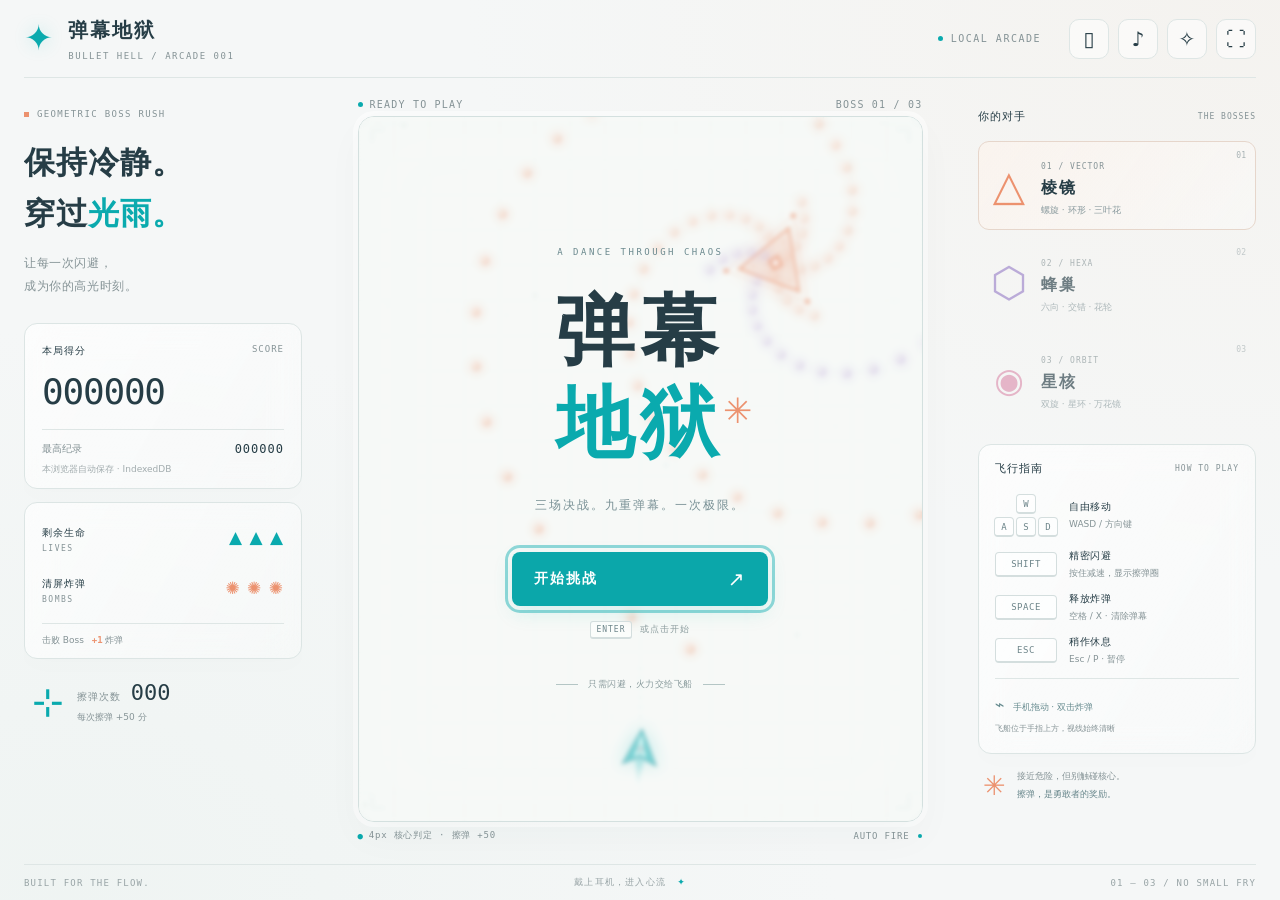
==== commit 96117ba0: "Make mobile bombs respond immediately after dragging" ====
--- a/弹幕地狱.html
+++ b/弹幕地狱.html
@@ -898,7 +898,10 @@
   $('fullscreen-button').addEventListener('click',async()=>{try{if(document.fullscreenElement)await document.exitFullscreen();else await document.documentElement.requestFullscreen({navigationUI:'hide'});}catch{focusLayout=true;fitDisplay();$('fullscreen-button').title='已切换为专注竖屏布局';}});
   $('start-button').addEventListener('click',start);$('retry-button').addEventListener('click',start);$('restart-paused').addEventListener('click',start);
   $('resume-button').addEventListener('click',resume);$('pause-button').addEventListener('click',pause);$('home-button').addEventListener('click',home);
-  $('touch-bomb').addEventListener('click',()=>useBomb());
+  // Fire on press so mobile browsers cannot swallow a click immediately after a drag.
+  $('touch-bomb').addEventListener('pointerdown',e=>{if(e.button!==0)return;e.preventDefault();useBomb();});
+  // Keyboard and assistive activations use a click without a pointer gesture.
+  $('touch-bomb').addEventListener('click',e=>{if(e.detail===0)useBomb();});
   addEventListener('resize',scheduleDisplay);addEventListener('orientationchange',scheduleDisplay);
   primaryPointer.addEventListener('change',scheduleDisplay);
   document.addEventListener('fullscreenchange',scheduleDisplay);
